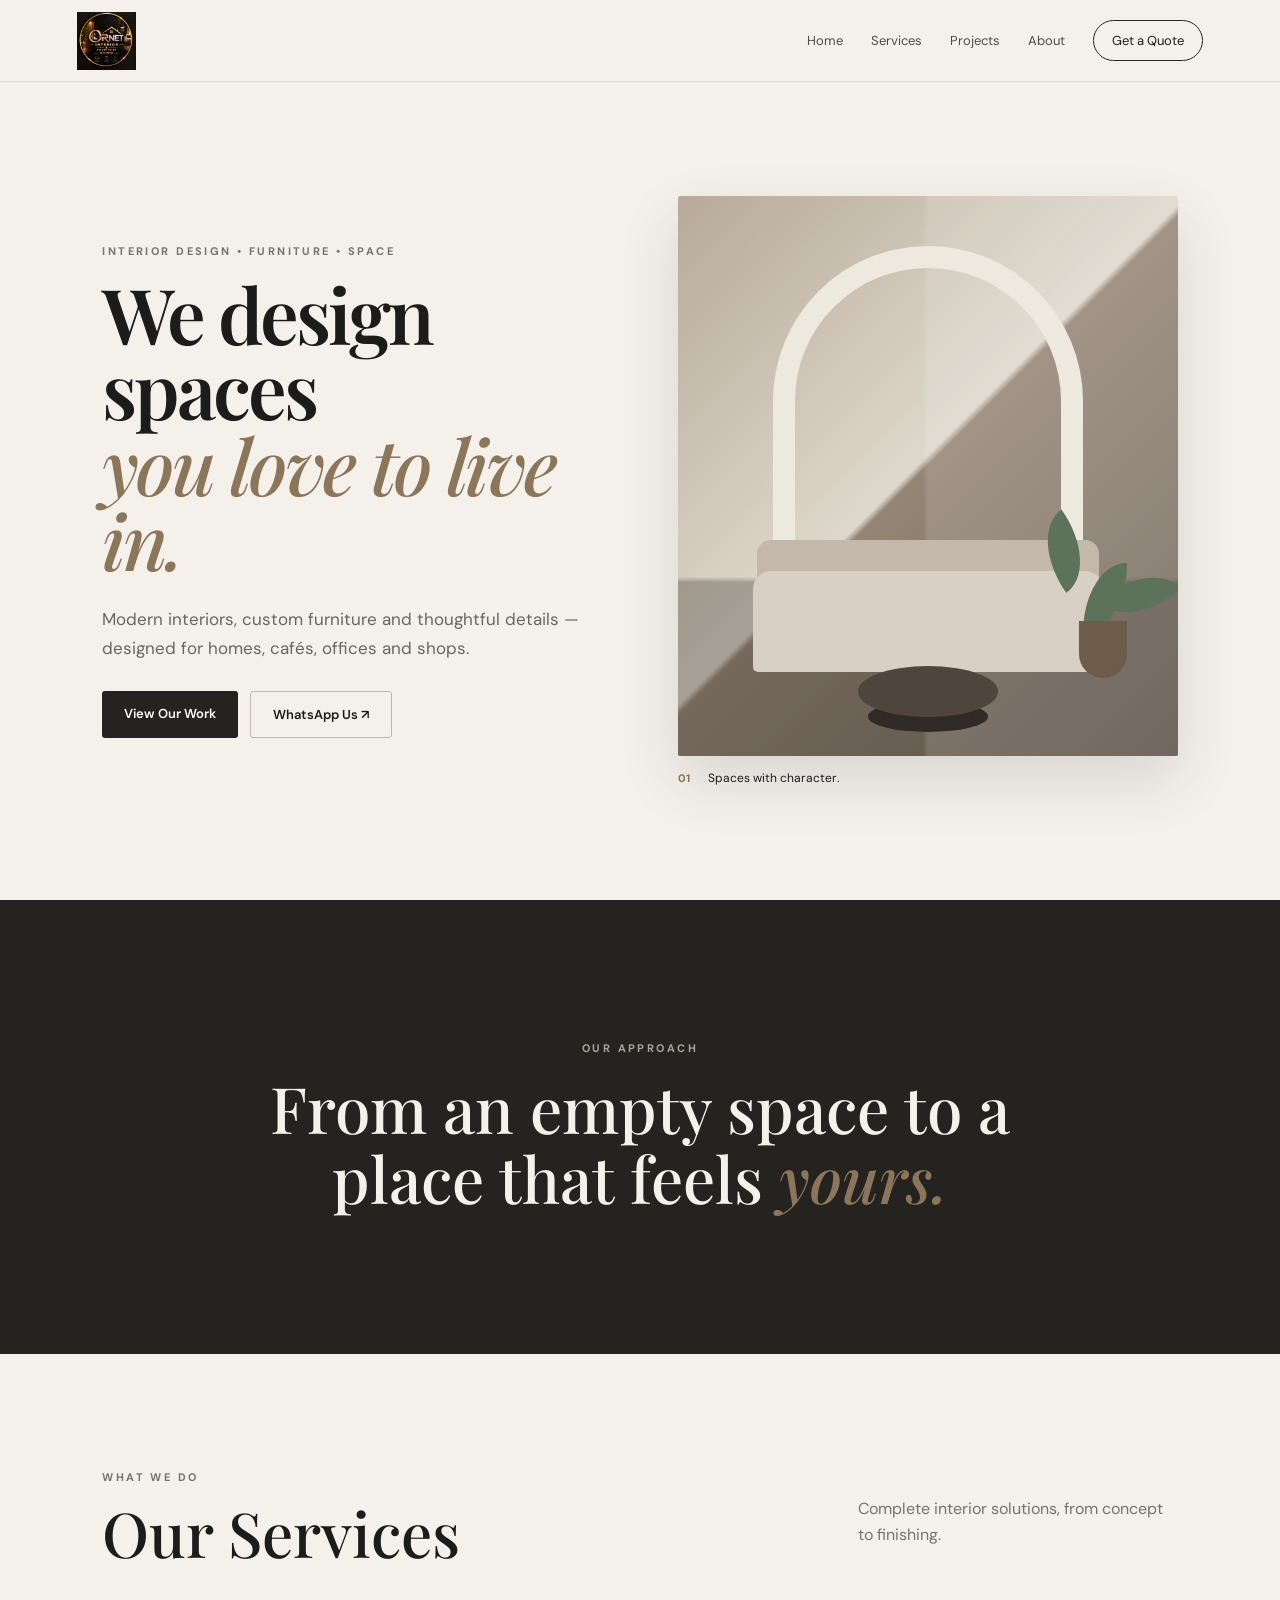
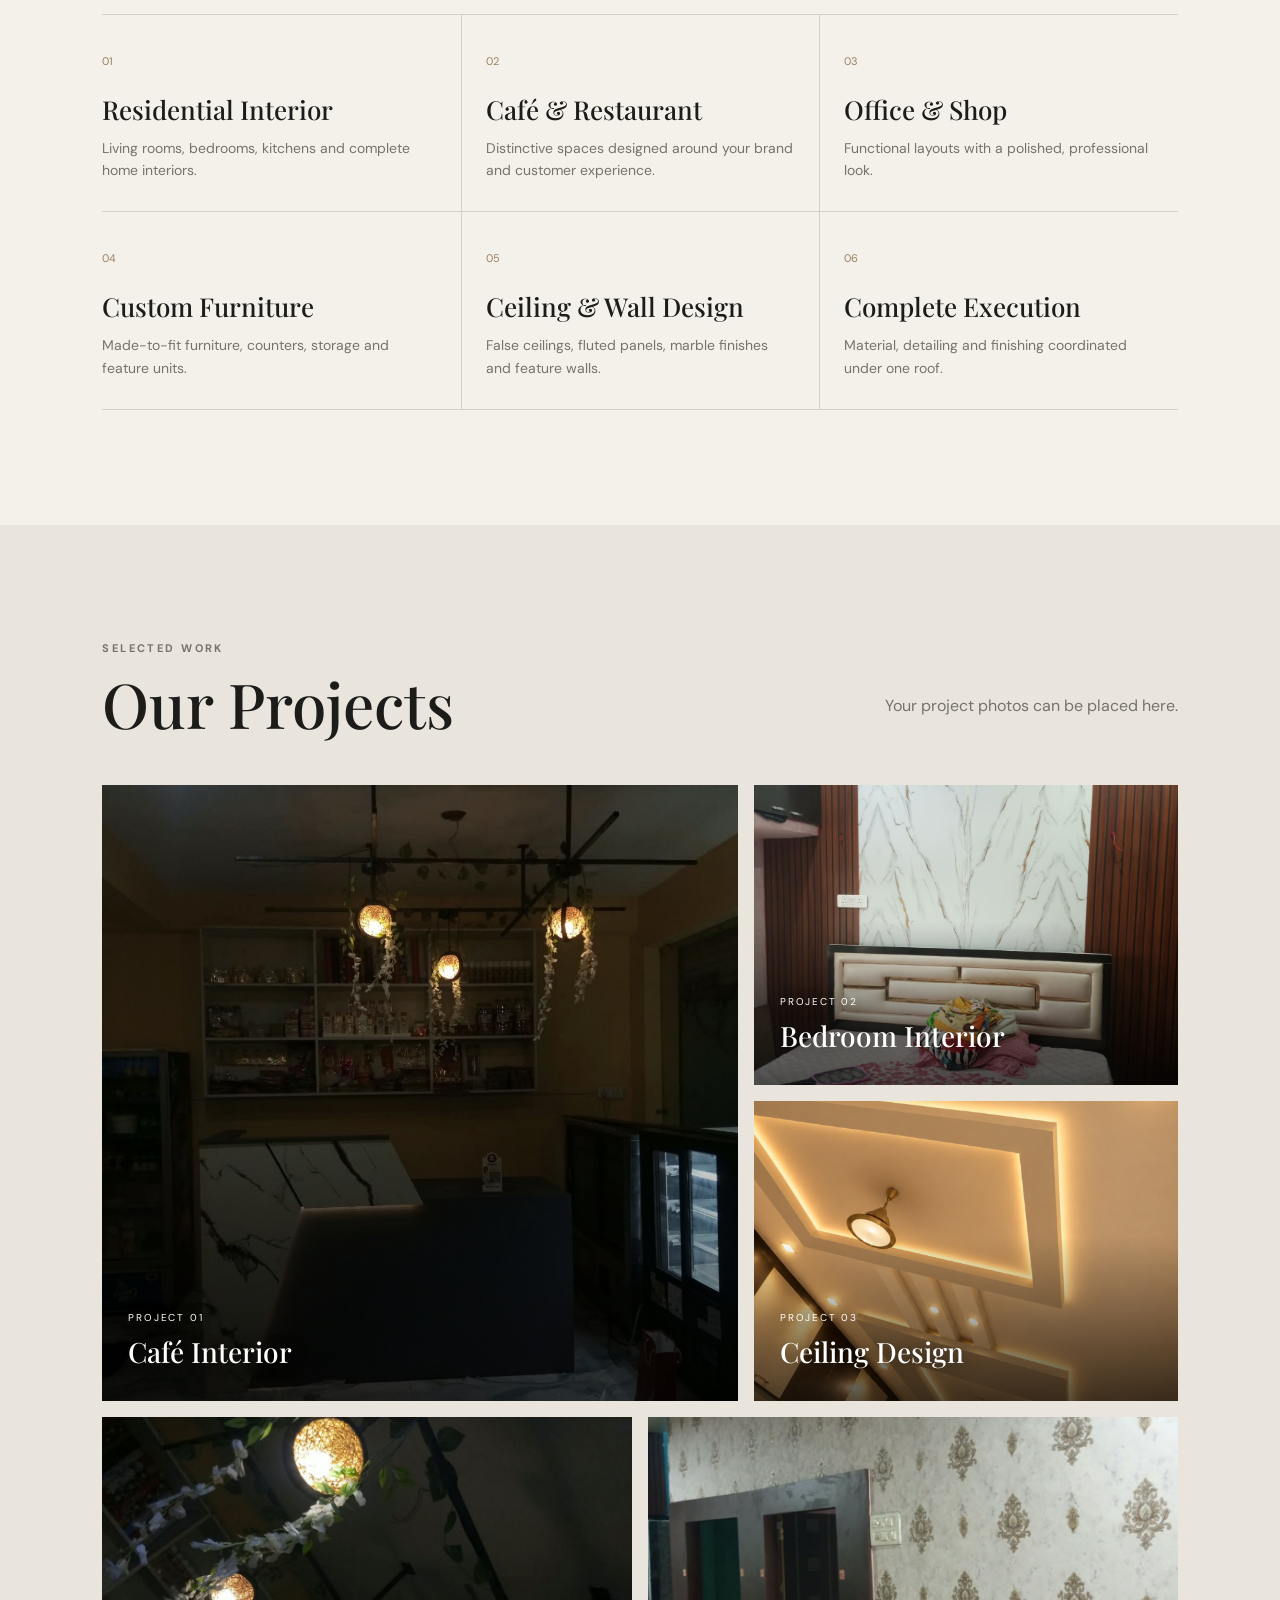
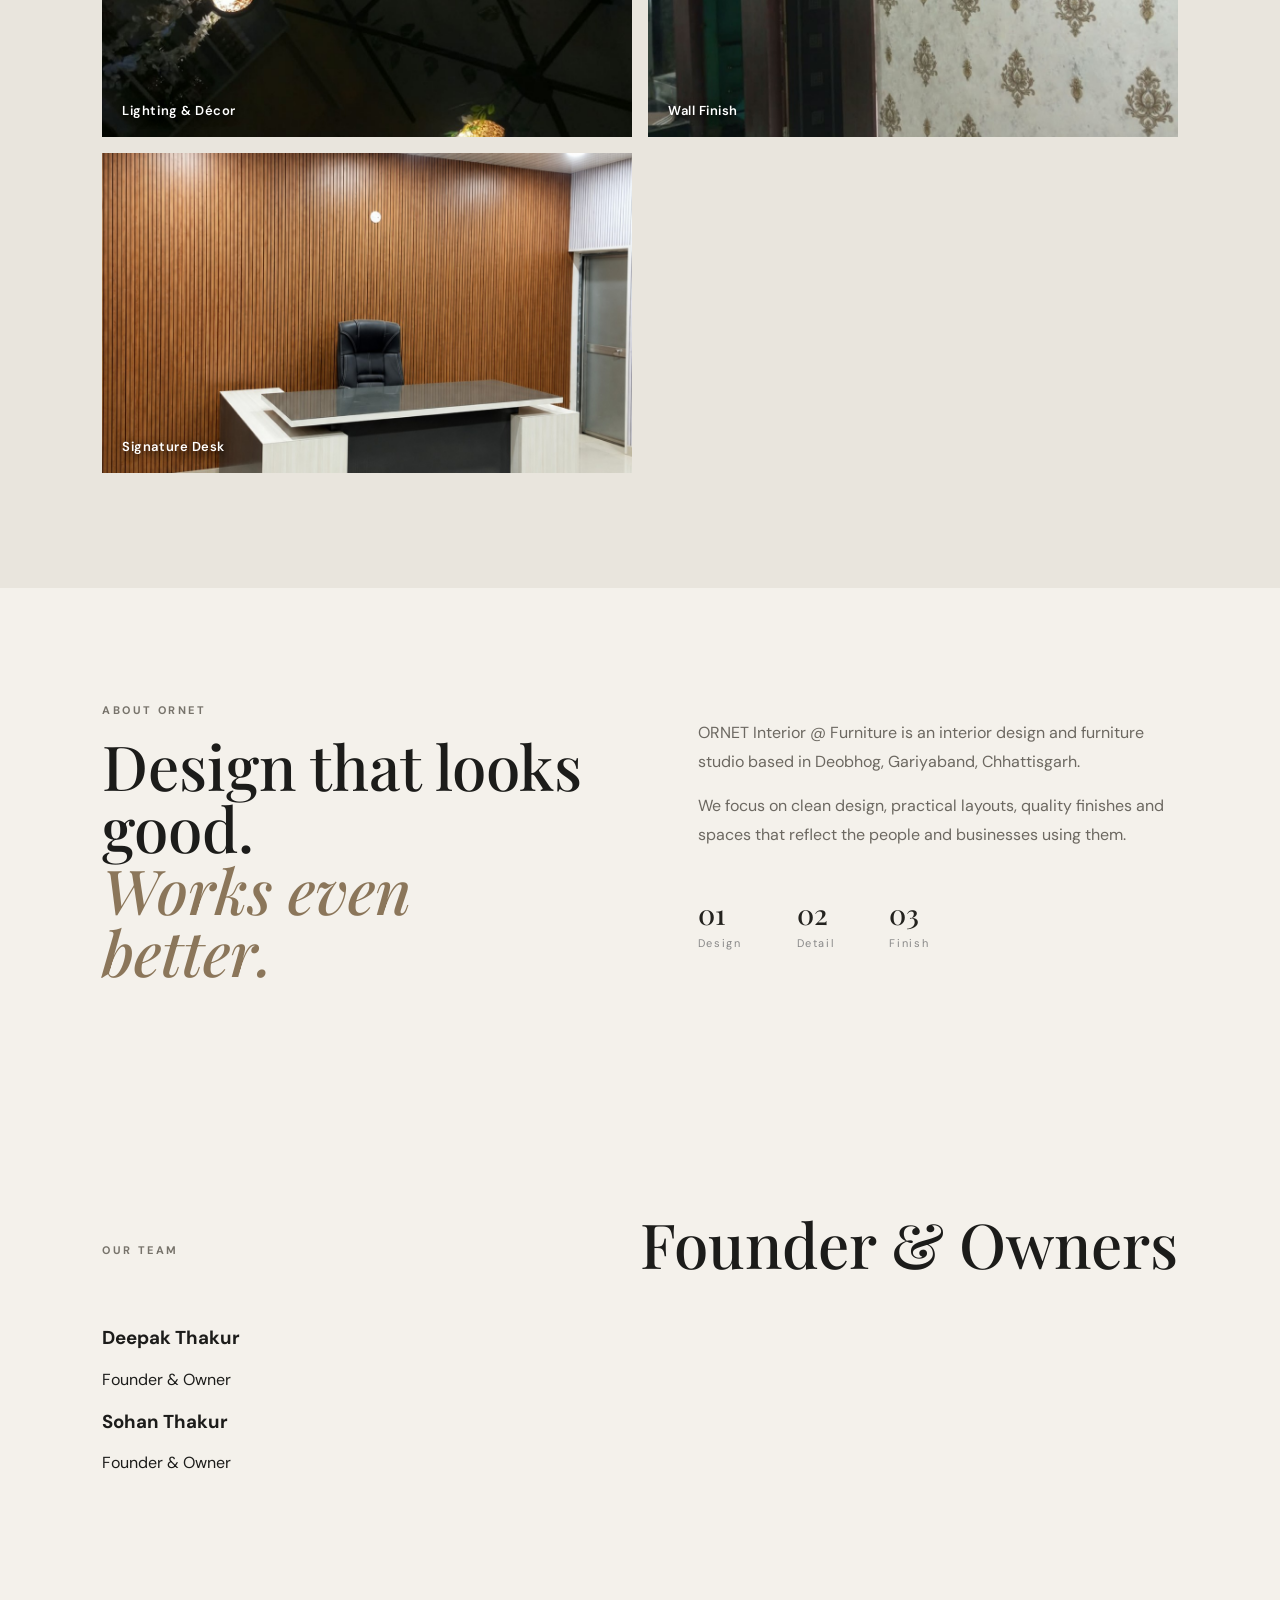
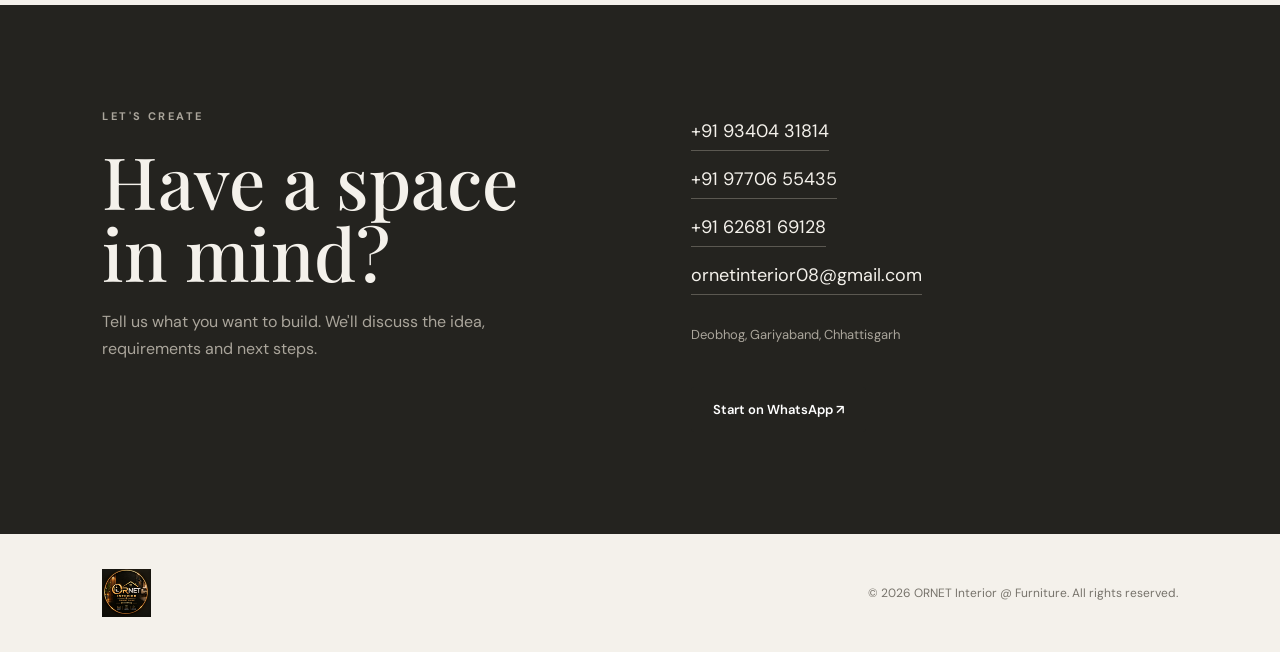
==== index.html @ 1ffa7e66 "Add team section with founders' information Added a new section for team members including founders " ====
<!DOCTYPE html>
<html lang="en">
<head>
<meta charset="UTF-8">
<meta name="viewport" content="width=device-width, initial-scale=1.0">
<meta name="description" content="ORNET Interior @ Furniture — Interior design and furniture solutions in Deobhog, Gariyaband, Chhattisgarh.">
<title>ORNET Interior @ Furniture</title>
<link rel="preconnect" href="https://fonts.googleapis.com">
<link rel="preconnect" href="https://fonts.gstatic.com" crossorigin>
<link href="https://fonts.googleapis.com/css2?family=DM+Sans:wght@400;500;600;700&family=Playfair+Display:wght@500;600&display=swap" rel="stylesheet">
<link rel="stylesheet" href="style.css">
</head>
<body>
<header class="nav">
  <a class="brand" href="#home" aria-label="ORNET Interior and Furniture home"><img src="ornet-logo.png" alt="ORNET Interior @ Furniture logo"></a>
  <button class="menu" aria-label="Open menu">☰</button>
  <nav>
    <a href="#home">Home</a><a href="#services">Services</a><a href="#projects">Projects</a>
    <a href="#about">About</a><a href="#contact" class="nav-cta">Get a Quote</a>
  </nav>
</header>

<main>
<section id="home" class="hero">
  <div class="hero-copy">
    <img class="hero-logo" src="ornet-logo.png" alt="ORNET Interior @ Furniture, Deobhog logo">
    <p class="eyebrow">INTERIOR DESIGN • FURNITURE • SPACE</p>
    <h1>We design spaces<br><em>you love to live in.</em></h1>
    <p class="lead">Modern interiors, custom furniture and thoughtful details — designed for homes, cafés, offices and shops.</p>
    <div class="actions">
      <a class="btn primary" href="#projects">View Our Work</a>
      <a class="btn ghost" href="https://wa.me/919340431814?text=Hello%20ORNET%20Interior%20%26%20Furniture%2C%20I%20want%20to%20discuss%20an%20interior%20project." target="_blank">WhatsApp Us ↗</a>
    </div>
  </div>
  <div class="hero-card">
    <div class="mock-room">
      <div class="arch"></div><div class="sofa"></div><div class="table"></div>
      <div class="plant"><i></i><i></i><i></i></div>
    </div>
    <div class="hero-label"><b>01</b><span>Spaces with character.</span></div>
  </div>
</section>

<section class="statement">
  <p class="eyebrow">OUR APPROACH</p>
  <h2>From an empty space to a place that feels <em>yours.</em></h2>
</section>

<section id="services" class="section">
  <div class="section-head"><div><p class="eyebrow">WHAT WE DO</p><h2>Our Services</h2></div><p>Complete interior solutions, from concept to finishing.</p></div>
  <div class="service-grid">
    <article><span>01</span><h3>Residential Interior</h3><p>Living rooms, bedrooms, kitchens and complete home interiors.</p></article>
    <article><span>02</span><h3>Café & Restaurant</h3><p>Distinctive spaces designed around your brand and customer experience.</p></article>
    <article><span>03</span><h3>Office & Shop</h3><p>Functional layouts with a polished, professional look.</p></article>
    <article><span>04</span><h3>Custom Furniture</h3><p>Made-to-fit furniture, counters, storage and feature units.</p></article>
    <article><span>05</span><h3>Ceiling & Wall Design</h3><p>False ceilings, fluted panels, marble finishes and feature walls.</p></article>
    <article><span>06</span><h3>Complete Execution</h3><p>Material, detailing and finishing coordinated under one roof.</p></article>
  </div>
</section>

<section id="projects" class="section projects">
  <div class="section-head"><div><p class="eyebrow">SELECTED WORK</p><h2>Our Projects</h2></div><p>Your project photos can be placed here.</p></div>
  <div class="project-grid real-projects">
    <div class="project p1 image-project"><img src="project-cafe.jpg" alt="ORNET cafe interior project"><div><small>PROJECT 01</small><h3>Café Interior</h3></div></div>
    <div class="project p2 image-project"><img src="project-bedroom.jpg" alt="ORNET bedroom interior project"><div><small>PROJECT 02</small><h3>Bedroom Interior</h3></div></div>
    <div class="project p3 image-project"><img src="project-ceiling.jpg" alt="ORNET ceiling design project"><div><small>PROJECT 03</small><h3>Ceiling Design</h3></div></div>
  </div>
  <div class="project-gallery">
    <div class="gallery-card"><img src="project-lighting.jpg" alt="ORNET decorative lighting detail"><span>Lighting & Décor</span></div>
    <div class="gallery-card"><img src="project-wallpaper.jpg" alt="ORNET wallpaper interior work"><span>Wall Finish</span></div>
   <div class="gallery-card">
  <img src="signature-desk.png" alt="ORNET Signature Desk">
  <span>Signature Desk</span>
          </div>
</section>

<section id="about" class="about section">
  <div><p class="eyebrow">ABOUT ORNET</p><h2>Design that looks good.<br><em>Works even better.</em></h2></div>
  <div><p>ORNET Interior @ Furniture is an interior design and furniture studio based in Deobhog, Gariyaband, Chhattisgarh.</p><p>We focus on clean design, practical layouts, quality finishes and spaces that reflect the people and businesses using them.</p><div class="facts"><b>01 <small>Design</small></b><b>02 <small>Detail</small></b><b>03 <small>Finish</small></b></div></div>
</section>
<section id="owners" class="section">
  <div class="section-head">
    <div class="eyebrow">OUR TEAM</div>
    <h2>Founder & Owners</h2>
  </div>

  <div class="team">
    <div class="team-card">
      <h3>Deepak Thakur</h3>
      <p>Founder & Owner</p>
    </div>

    <div class="team-card">
      <h3>Sohan Thakur</h3>
      <p>Founder & Owner</p>
    </div>
  </div>
</section>
<section id="contact" class="contact">
  <div><p class="eyebrow">LET'S CREATE</p><h2>Have a space in mind?</h2><p>Tell us what you want to build. We'll discuss the idea, requirements and next steps.</p></div>
  <div class="contact-box">
    <a href="tel:+919340431814">+91 93404 31814</a>
    <a href="tel:+919770655435">+91 97706 55435</a>
    <a href="tel:+916268169128">+91 62681 69128</a>
    <a href="mailto:ornetinterior08@gmail.com">ornetinterior08@gmail.com</a>
    <p>Deobhog, Gariyaband, Chhattisgarh</p>
    <a class="btn primary full" href="https://wa.me/919340431814?text=Hello%20ORNET%20Interior%20%26%20Furniture%2C%20I%20want%20a%20quote." target="_blank">Start on WhatsApp ↗</a>
  </div>
</section>
</main>

<footer><a class="brand" href="#home"><img src="ornet-logo.png" alt="ORNET Interior @ Furniture logo"></a><p>© 2026 ORNET Interior @ Furniture. All rights reserved.</p></footer>
<script src="script.js"></script>
</body>
</html>
---- style.css ----
*{box-sizing:border-box}html{scroll-behavior:smooth}body{margin:0;background:#f4f1eb;color:#1c1c1a;font-family:"DM Sans",sans-serif}a{text-decoration:none;color:inherit}.nav{height:82px;display:flex;align-items:center;justify-content:space-between;padding:0 6vw;border-bottom:1px solid #ddd8cf;background:#f4f1ebcc;backdrop-filter:blur(12px);position:sticky;top:0;z-index:10}.brand{display:flex;flex-direction:column;line-height:1}.brand span{font-weight:700;letter-spacing:.16em;font-size:22px}.brand small{font-size:8px;letter-spacing:.23em;margin-top:6px;color:#777}.nav nav{display:flex;align-items:center;gap:28px;font-size:13px}.nav nav a{color:#4d4b47}.nav-cta{border:1px solid #262522;padding:11px 18px!important;border-radius:30px;color:#1c1c1a!important}.menu{display:none;background:none;border:0;font-size:24px}.hero{min-height:calc(100vh - 82px);display:grid;grid-template-columns:1fr 1fr;align-items:center;padding:7vw 8vw;gap:6vw}.eyebrow{font-size:11px;letter-spacing:.22em;font-weight:700;color:#77736b;margin:0 0 18px}.hero h1{font:600 clamp(48px,6vw,86px)/.98 "Playfair Display",serif;letter-spacing:-.04em;margin:0}.hero h1 em,.statement em,.about em{font-weight:500;color:#8b765a}.lead{max-width:560px;color:#69665f;font-size:17px;line-height:1.7;margin:28px 0}.actions{display:flex;gap:12px;flex-wrap:wrap}.btn{display:inline-block;padding:14px 22px;border-radius:3px;font-weight:600;font-size:13px}.primary{background:#24231f;color:white}.ghost{border:1px solid #bdb8af}.hero-card{position:relative}.mock-room{height:560px;position:relative;overflow:hidden;background:linear-gradient(135deg,#b7aa98 0%,#ded8cc 48%,#948575 49%,#6f655a 100%);border-radius:2px;box-shadow:0 24px 60px #29251d22}.mock-room:before{content:"";position:absolute;inset:0;background:linear-gradient(90deg,#0000 49%,#ffffff20 50%),linear-gradient(#0000 68%,#37302a55 69%)}.arch{position:absolute;width:62%;height:65%;left:19%;top:9%;border:22px solid #eee9df;border-bottom:0;border-radius:220px 220px 0 0}.sofa{position:absolute;width:70%;height:18%;left:15%;bottom:15%;background:#d8d0c4;border-radius:18px 18px 5px 5px;box-shadow:0 -35px 0 -4px #c3b8aa}.table{position:absolute;width:28%;height:9%;left:36%;bottom:7%;background:#4e463d;border-radius:50%;box-shadow:0 25px 0 -10px #302b26}.plant{position:absolute;right:7%;bottom:14%;width:16%;height:36%}.plant:after{content:"";position:absolute;bottom:0;left:20%;width:60%;height:28%;background:#6d5c49;border-radius:0 0 30px 30px}.plant i{position:absolute;width:55%;height:35%;background:#5d725b;border-radius:100% 0 100% 0;transform-origin:bottom left;bottom:22%;left:25%}.plant i:nth-child(2){transform:rotate(50deg);left:45%;bottom:38%}.plant i:nth-child(3){transform:rotate(-35deg);left:4%;bottom:42%}.hero-label{display:flex;gap:18px;align-items:center;padding-top:14px;font-size:12px}.hero-label b{font-size:11px;color:#8b765a}.statement{padding:11vw 13vw;text-align:center;background:#24231f;color:#f4f1eb}.statement h2{font:500 clamp(34px,5vw,65px)/1.1 "Playfair Display",serif;max-width:900px;margin:auto}.statement .eyebrow{color:#aaa49a}.section{padding:9vw 8vw}.section-head{display:flex;justify-content:space-between;gap:30px;align-items:end;margin-bottom:50px}.section-head h2,.about h2{font:500 clamp(38px,5vw,62px)/1 "Playfair Display",serif;margin:0}.section-head>p{max-width:320px;color:#77736b;line-height:1.6}.service-grid{display:grid;grid-template-columns:repeat(3,1fr);border-top:1px solid #d5d0c7}.service-grid article{padding:34px 24px 30px 0;border-bottom:1px solid #d5d0c7}.service-grid article:nth-child(3n+2),.service-grid article:nth-child(3n){padding-left:24px;border-left:1px solid #d5d0c7}.service-grid span{font-size:11px;color:#9b8060}.service-grid h3{font:500 26px "Playfair Display",serif;margin:22px 0 10px}.service-grid p{color:#77736b;line-height:1.6;font-size:14px;margin:0}.projects{background:#e9e5dd}.project-grid{display:grid;grid-template-columns:1.2fr .8fr;grid-template-rows:300px 300px;gap:16px}.project{position:relative;overflow:hidden;background:linear-gradient(135deg,#76695b,#d4c8b8)}.project:before{content:"";position:absolute;inset:0;background:linear-gradient(135deg,#0000,#00000038)}.project.p1{grid-row:span 2;background:linear-gradient(120deg,#5b5148,#d0c4b3 55%,#7a6a58)}.project.p2{background:linear-gradient(130deg,#c7b9a7,#7d6e60)}.project.p3{background:linear-gradient(120deg,#696158,#b8ab9b)}.project>div{position:absolute;bottom:24px;left:26px;color:white;text-shadow:0 2px 15px #0008}.project small{font-size:10px;letter-spacing:.18em}.project h3{font:500 28px "Playfair Display",serif;margin:7px 0}.about{display:grid;grid-template-columns:1fr 1fr;gap:9vw}.about>div:last-child{max-width:550px;color:#6c6861;line-height:1.8}.facts{display:flex;gap:55px;margin-top:45px;color:#24231f}.facts b{font:500 28px "Playfair Display",serif}.facts small{display:block;font:11px "DM Sans";letter-spacing:.15em;color:#888;margin-top:4px}.contact{background:#24231f;color:#f4f1eb;padding:8vw;display:grid;grid-template-columns:1fr 1fr;gap:8vw}.contact h2{font:500 clamp(42px,6vw,72px)/1 "Playfair Display",serif;margin:0 0 20px}.contact p{color:#aaa59b;line-height:1.7;max-width:480px}.contact-box{display:flex;flex-direction:column;align-items:flex-start;gap:16px;padding-top:12px}.contact-box>a:not(.btn){font-size:18px;border-bottom:1px solid #5b5851;padding-bottom:7px}.contact-box p{font-size:13px}.full{margin-top:12px}footer{padding:35px 8vw;display:flex;justify-content:space-between;align-items:center;gap:20px;font-size:12px;color:#77736b}footer .brand span{font-size:17px}footer p{margin:0}@media(max-width:800px){.nav{height:72px;padding:0 5vw}.nav nav{display:none;position:absolute;top:72px;left:0;right:0;background:#f4f1eb;padding:20px 5vw;flex-direction:column;align-items:flex-start;border-bottom:1px solid #ddd8cf}.nav nav.open{display:flex}.menu{display:block}.hero{grid-template-columns:1fr;padding:15vw 6vw 12vw;gap:50px}.mock-room{height:430px}.section{padding:16vw 6vw}.statement{padding:18vw 7vw}.section-head{display:block;margin-bottom:35px}.section-head>p{margin-top:20px}.service-grid{grid-template-columns:1fr}.service-grid article:nth-child(3n+2),.service-grid article:nth-child(3n){padding-left:0;border-left:0}.project-grid{grid-template-columns:1fr;grid-template-rows:280px 220px 220px}.project.p1{grid-row:auto}.about,.contact{grid-template-columns:1fr;padding:16vw 6vw;gap:50px}footer{padding:30px 6vw;display:block}footer p{margin-top:18px}.hero h1{font-size:50px}.lead{font-size:15px}}

/* ORNET supplied brand logo */
.brand img{display:block;width:180px;height:auto;max-height:58px;object-fit:contain;object-position:left center}
.hero-logo{display:none}
footer .brand img{width:145px;max-height:48px}
@media(max-width:800px){
  .brand img{width:150px;max-height:50px}
  .hero-logo{display:block;width:min(240px,70%);height:auto;margin:0 0 26px;border-radius:4px}
  footer .brand img{width:135px}
}

/* Supplied ORNET logo */
.logo-brand{display:flex;align-items:center;justify-content:flex-start;flex-shrink:0}
.logo-brand img{display:block;width:150px;height:58px;object-fit:contain;object-position:left center}
footer .logo-brand img{width:135px;height:52px}
@media(max-width:800px){.logo-brand img{width:130px;height:54px}footer .logo-brand img{width:120px;height:48px}}

.image-project img{position:absolute;inset:0;width:100%;height:100%;object-fit:cover}
.image-project:after{content:"";position:absolute;inset:0;background:linear-gradient(180deg,#0000 45%,#000000aa)}
.image-project>div{z-index:2}
.project-gallery{display:grid;grid-template-columns:1fr 1fr;gap:16px;margin-top:16px}
.gallery-card{height:320px;position:relative;overflow:hidden;background:#aaa}
.gallery-card img{width:100%;height:100%;object-fit:cover;display:block;transition:transform .5s ease}
.gallery-card:hover img{transform:scale(1.04)}
.gallery-card span{position:absolute;bottom:18px;left:20px;color:#fff;font-size:13px;font-weight:600;letter-spacing:.04em;text-shadow:0 2px 10px #000}
@media(max-width:800px){.project-gallery{grid-template-columns:1fr}.gallery-card{height:260px}}
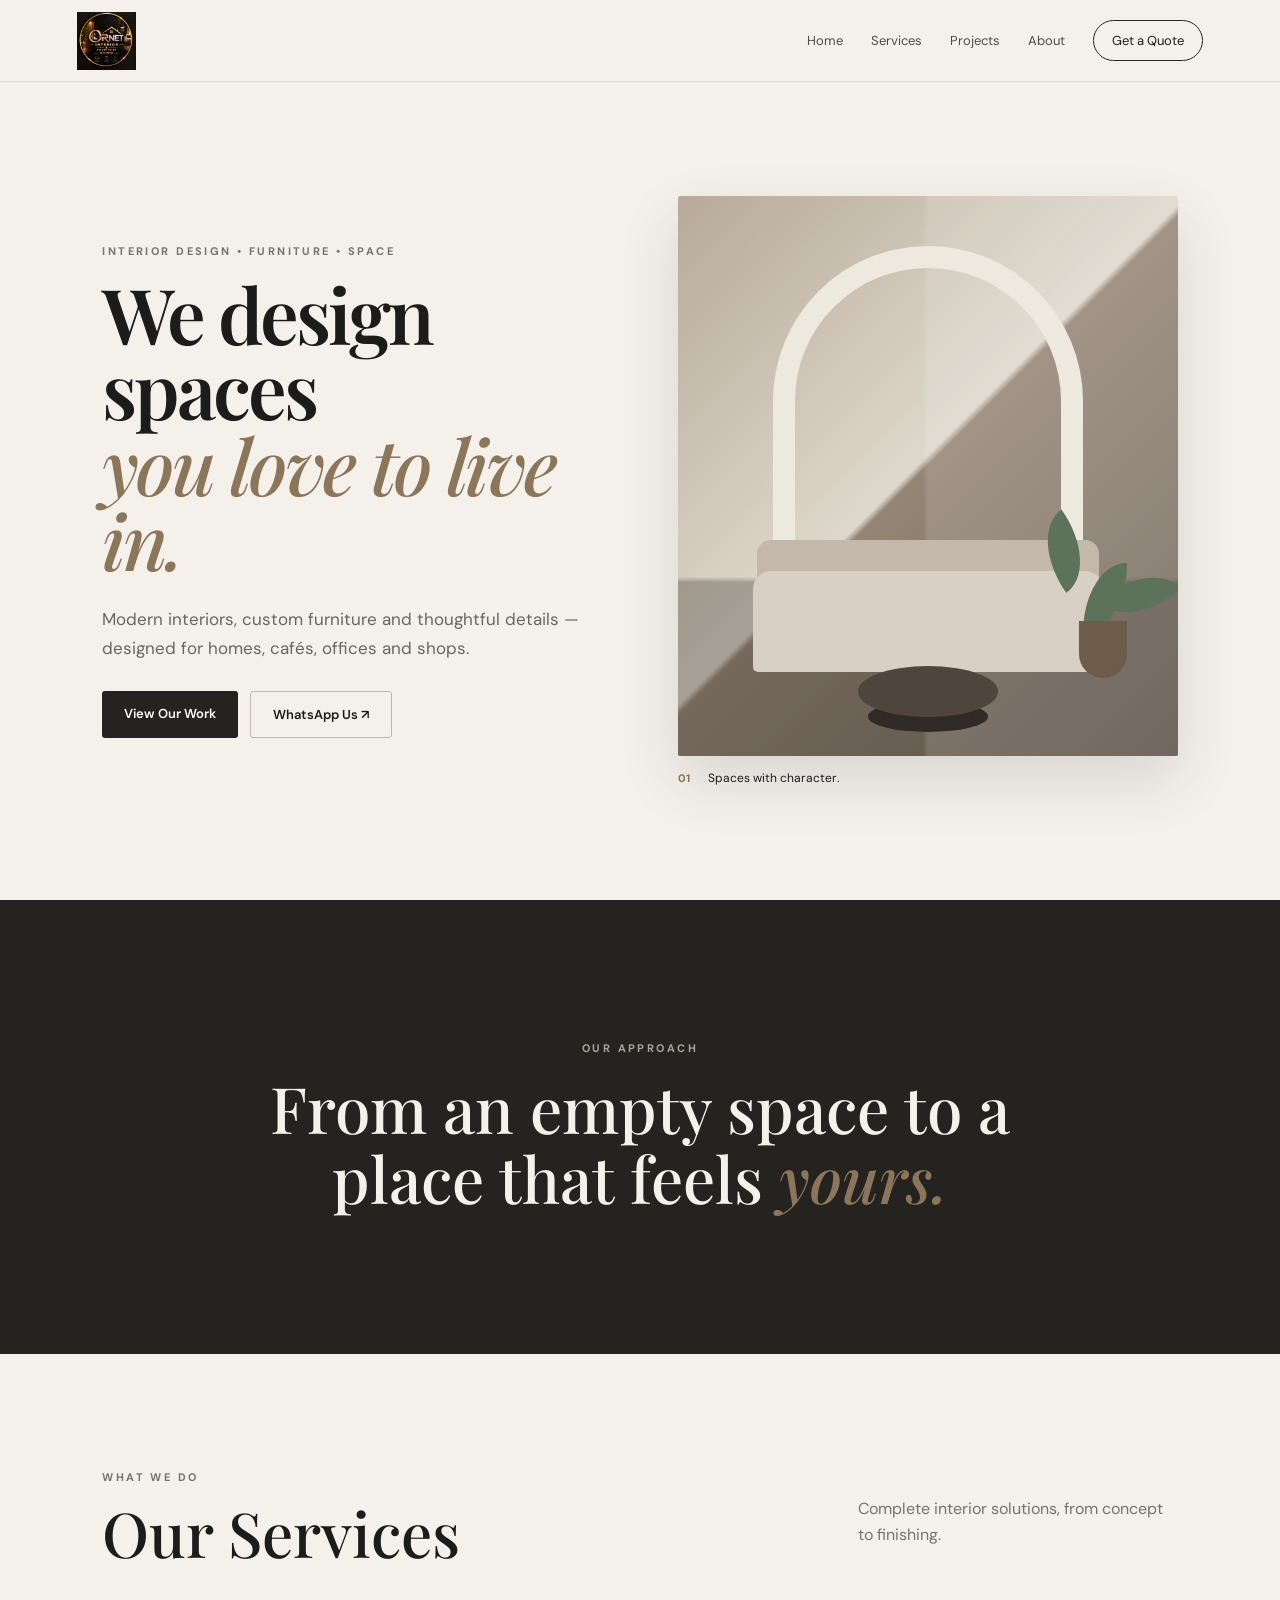
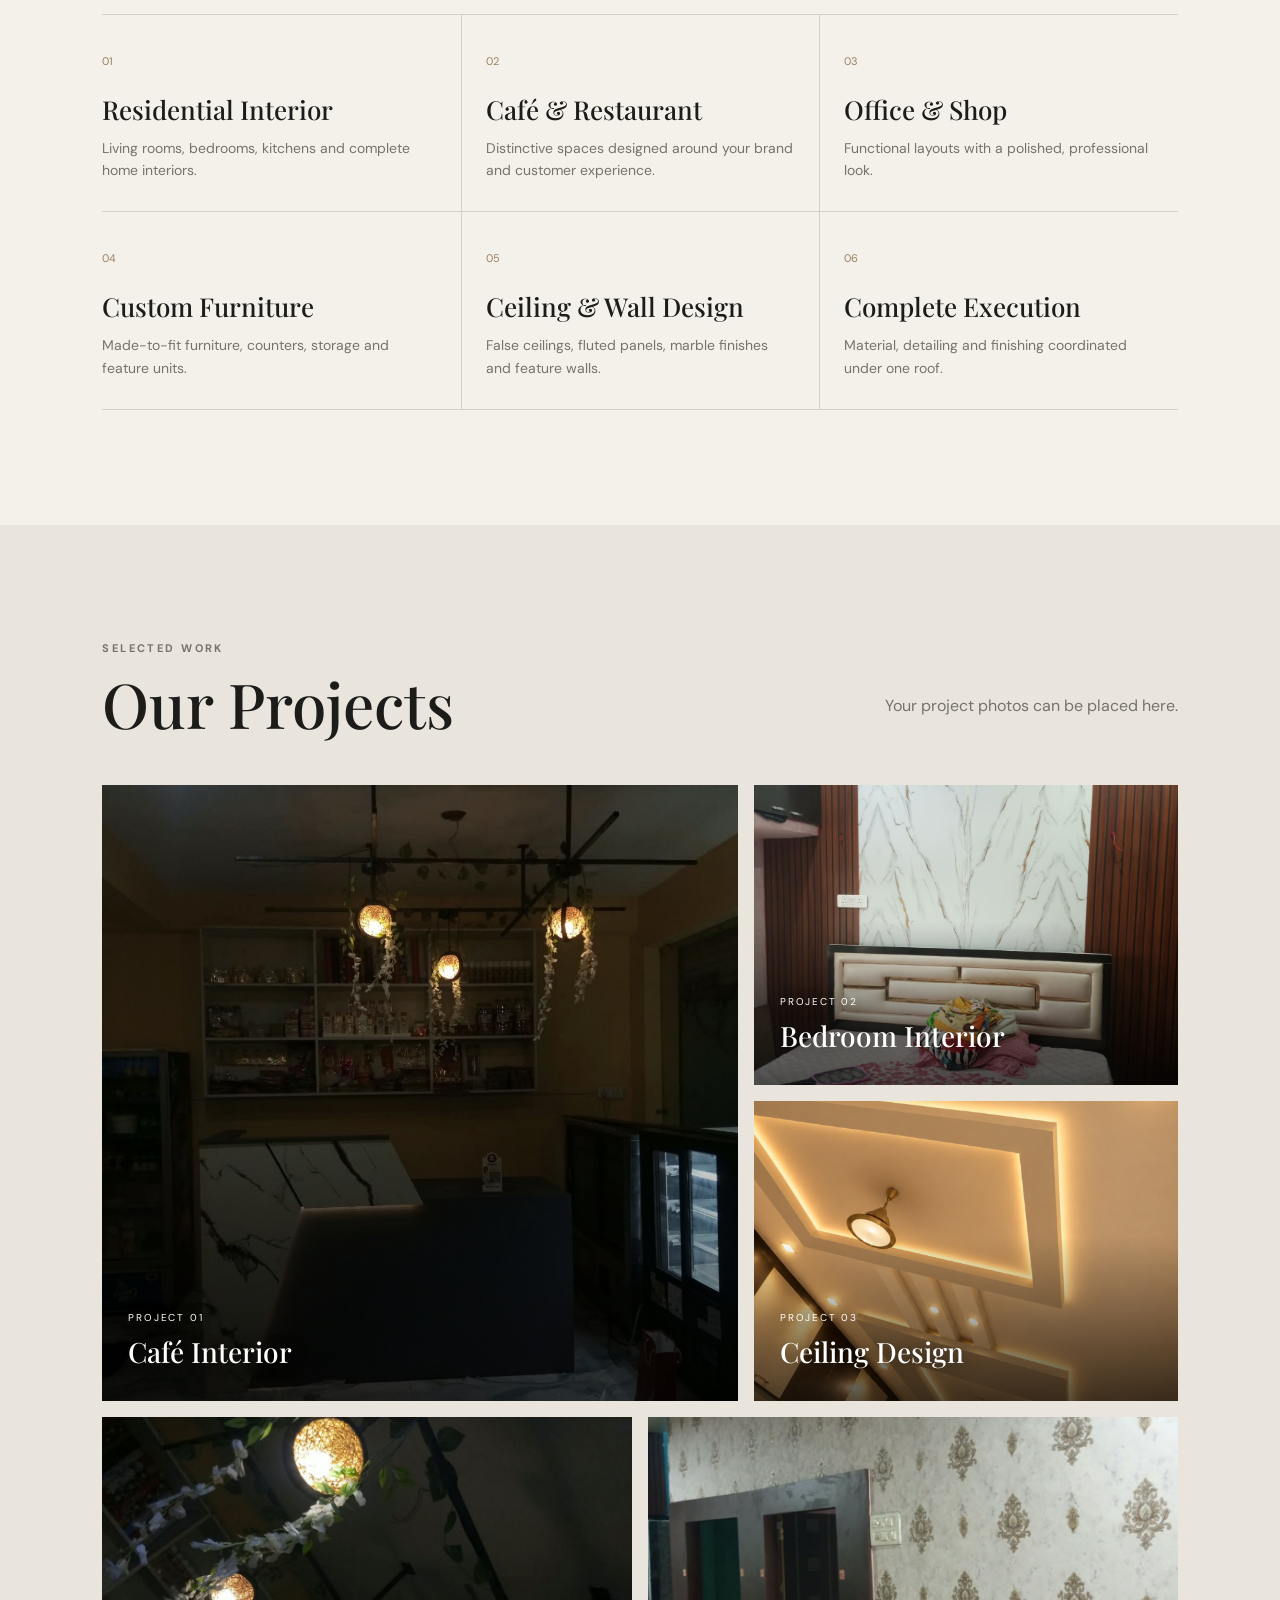
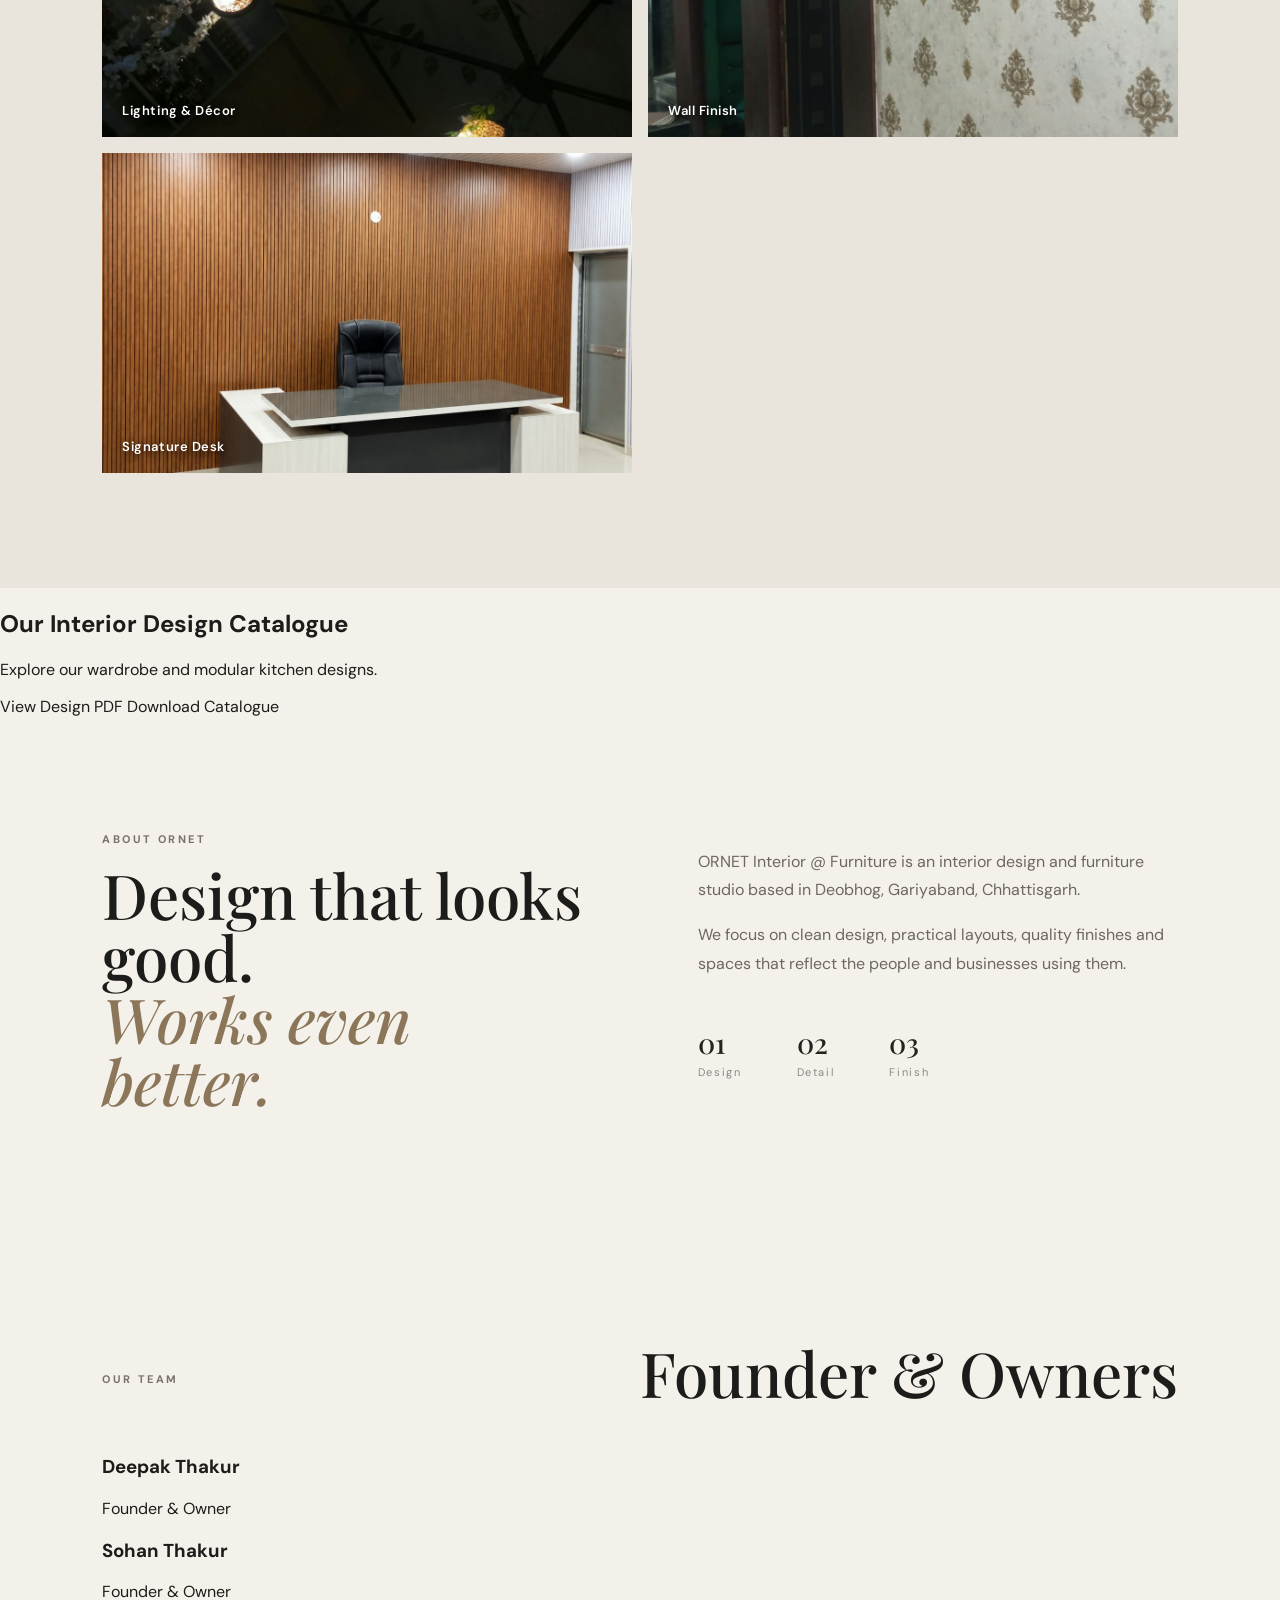
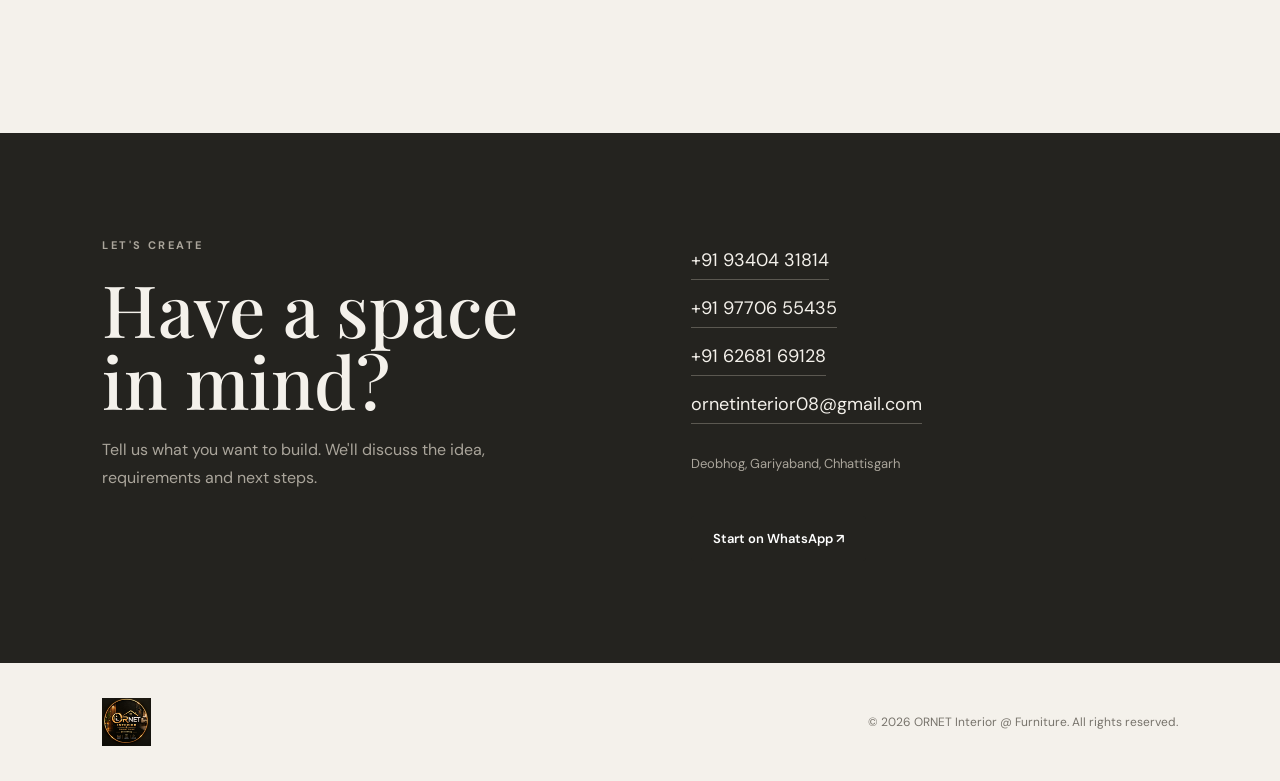
==== commit 1923e534: "Add interior design catalogue section to index.html Added a section for the interior design catalogu" ====
--- a/index.html
+++ b/index.html
@@ -73,7 +73,18 @@
   <span>Signature Desk</span>
           </div>
 </section>
+<section id="design-catalog">
+  <h2>Our Interior Design Catalogue</h2>
+  <p>Explore our wardrobe and modular kitchen designs.</p>
 
+  <a href="wardrobe-kitchen-design.pdf" target="_blank">
+    View Design PDF
+  </a>
+
+  <a href="wardrobe-kitchen-design.pdf" download>
+    Download Catalogue
+  </a>
+</section>
 <section id="about" class="about section">
   <div><p class="eyebrow">ABOUT ORNET</p><h2>Design that looks good.<br><em>Works even better.</em></h2></div>
   <div><p>ORNET Interior @ Furniture is an interior design and furniture studio based in Deobhog, Gariyaband, Chhattisgarh.</p><p>We focus on clean design, practical layouts, quality finishes and spaces that reflect the people and businesses using them.</p><div class="facts"><b>01 <small>Design</small></b><b>02 <small>Detail</small></b><b>03 <small>Finish</small></b></div></div>
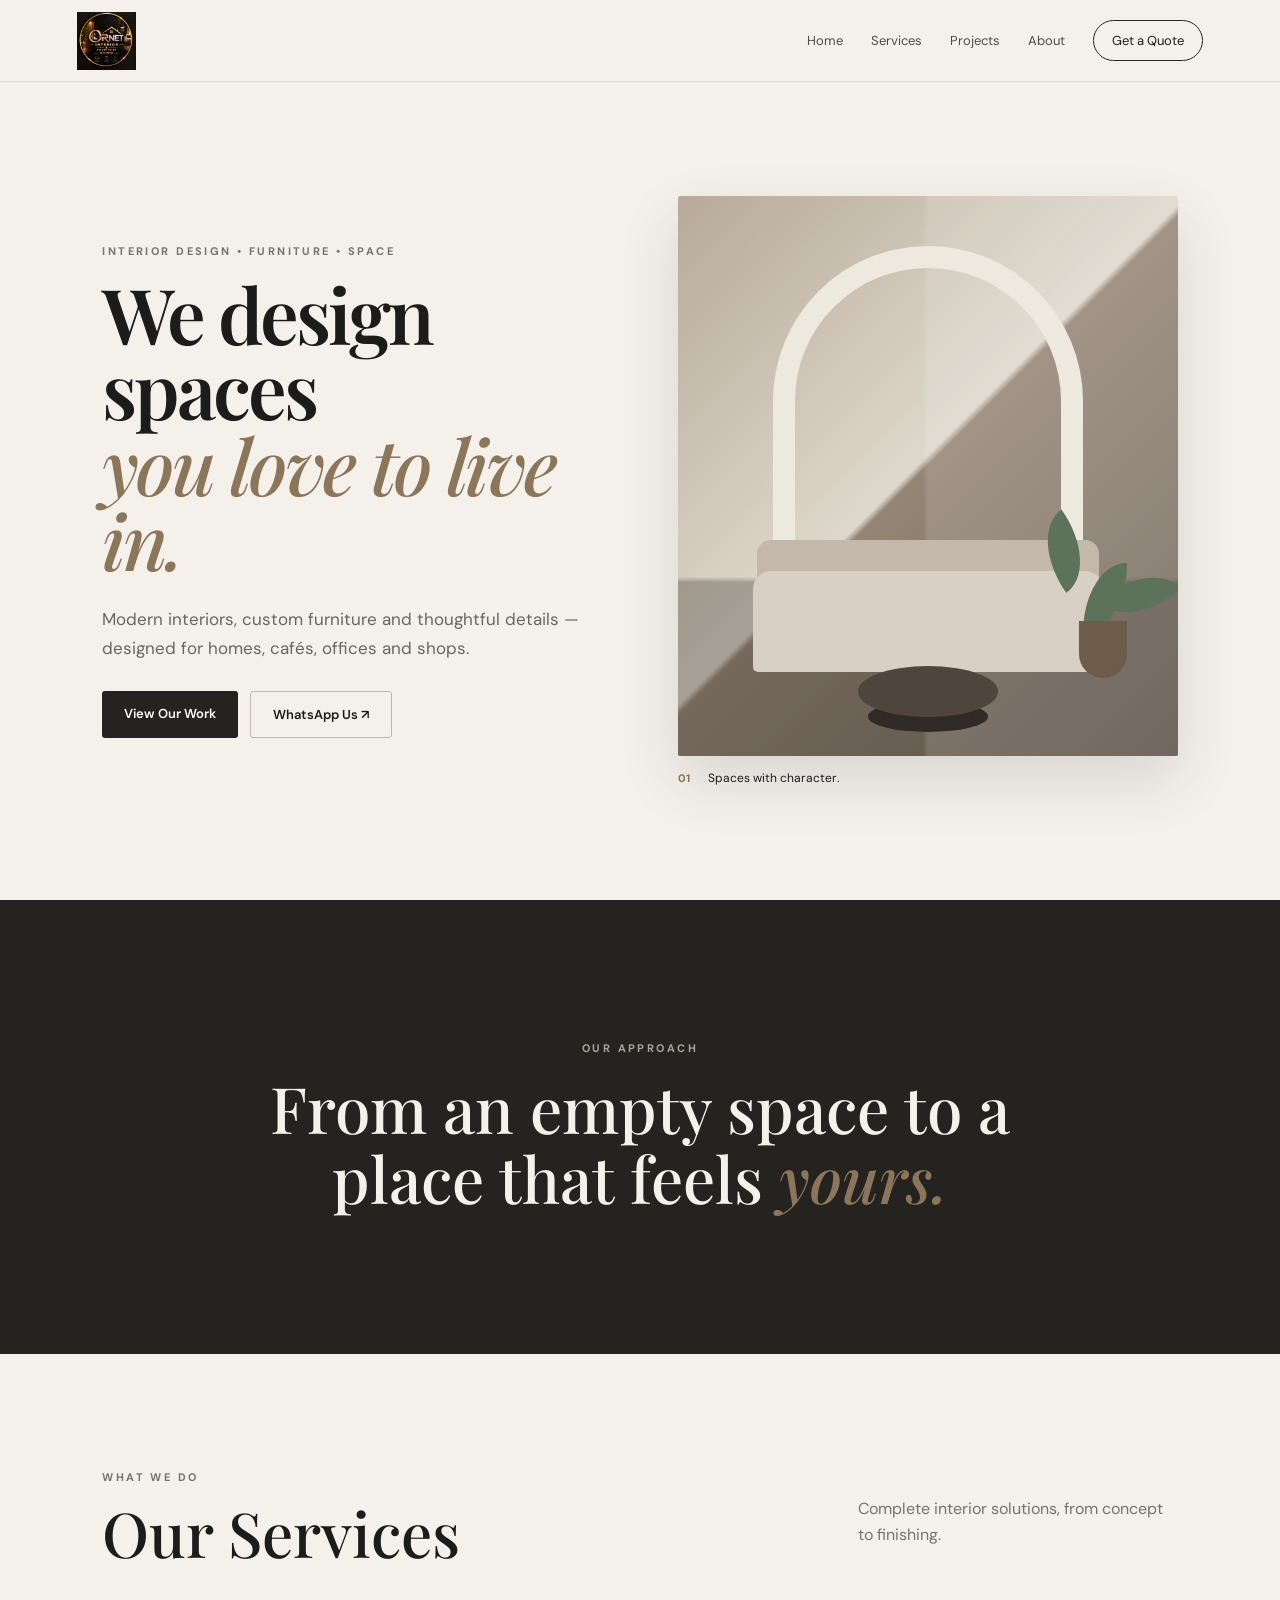
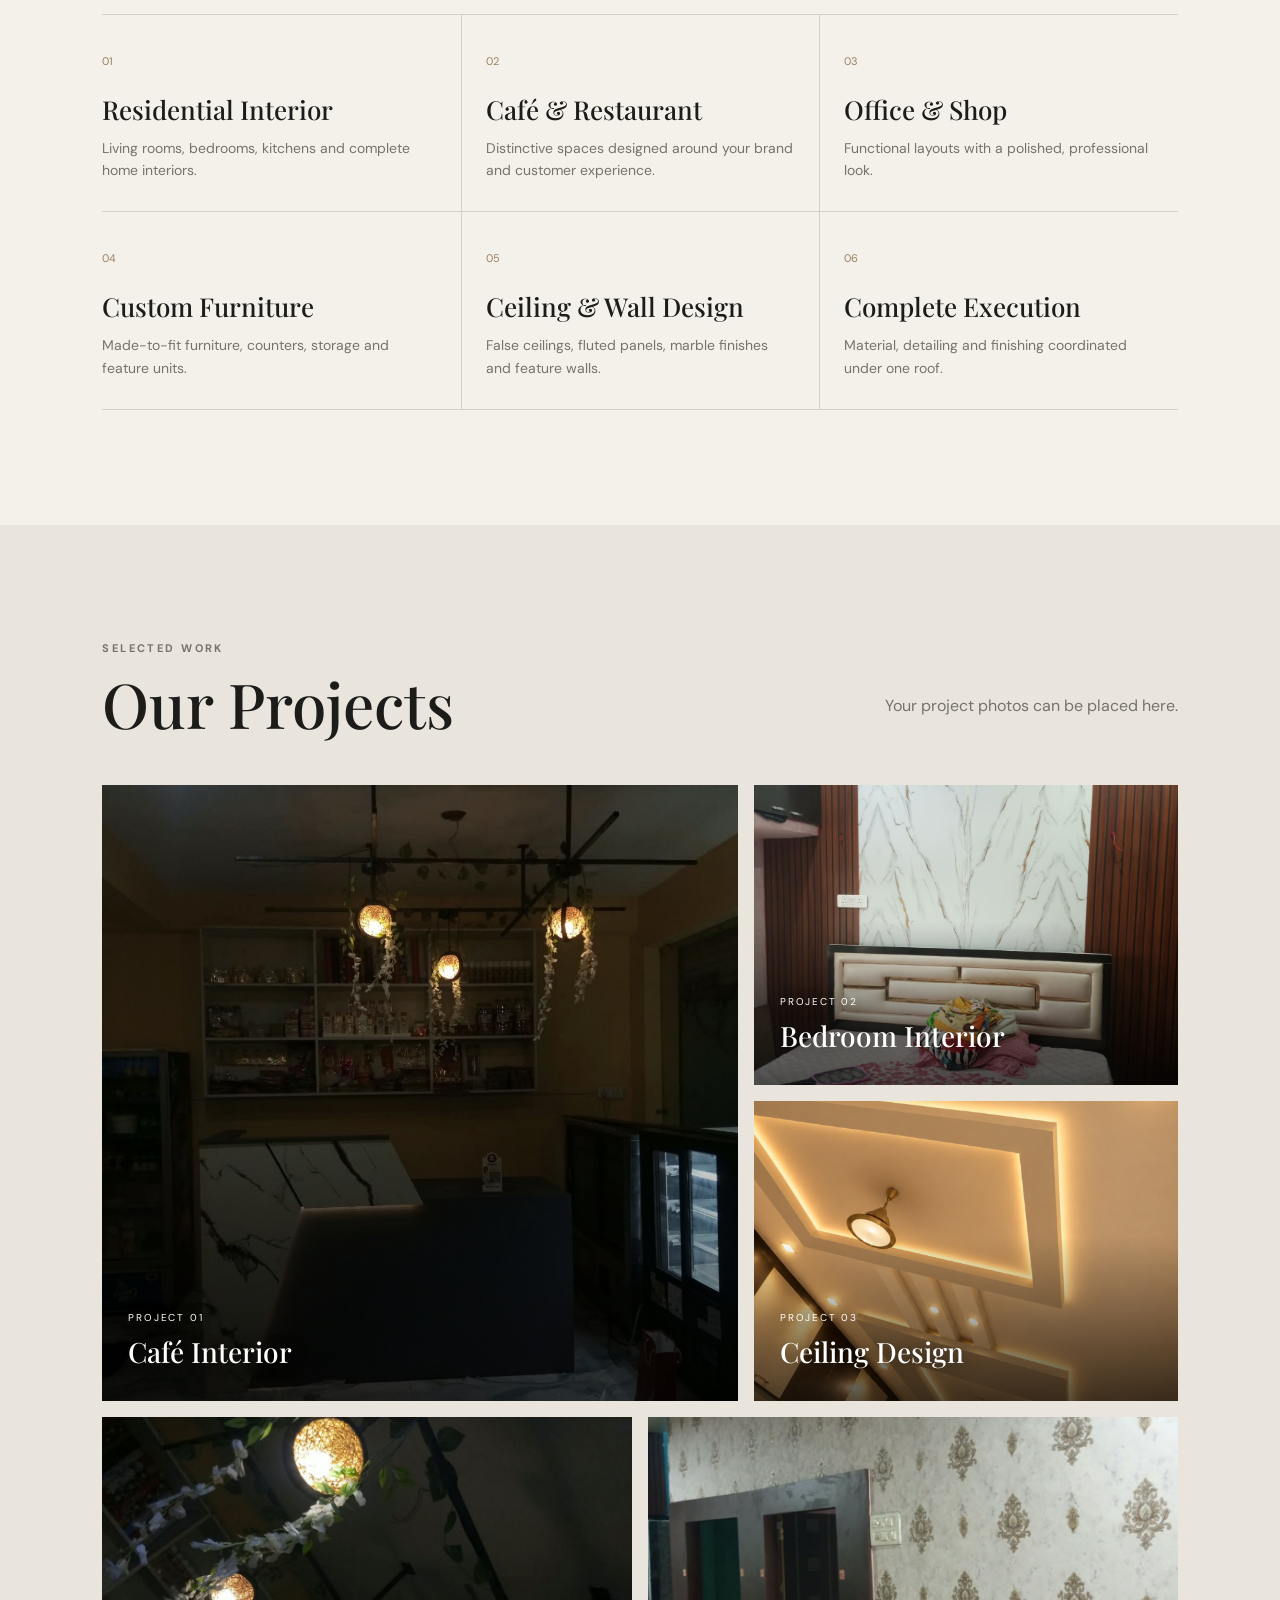
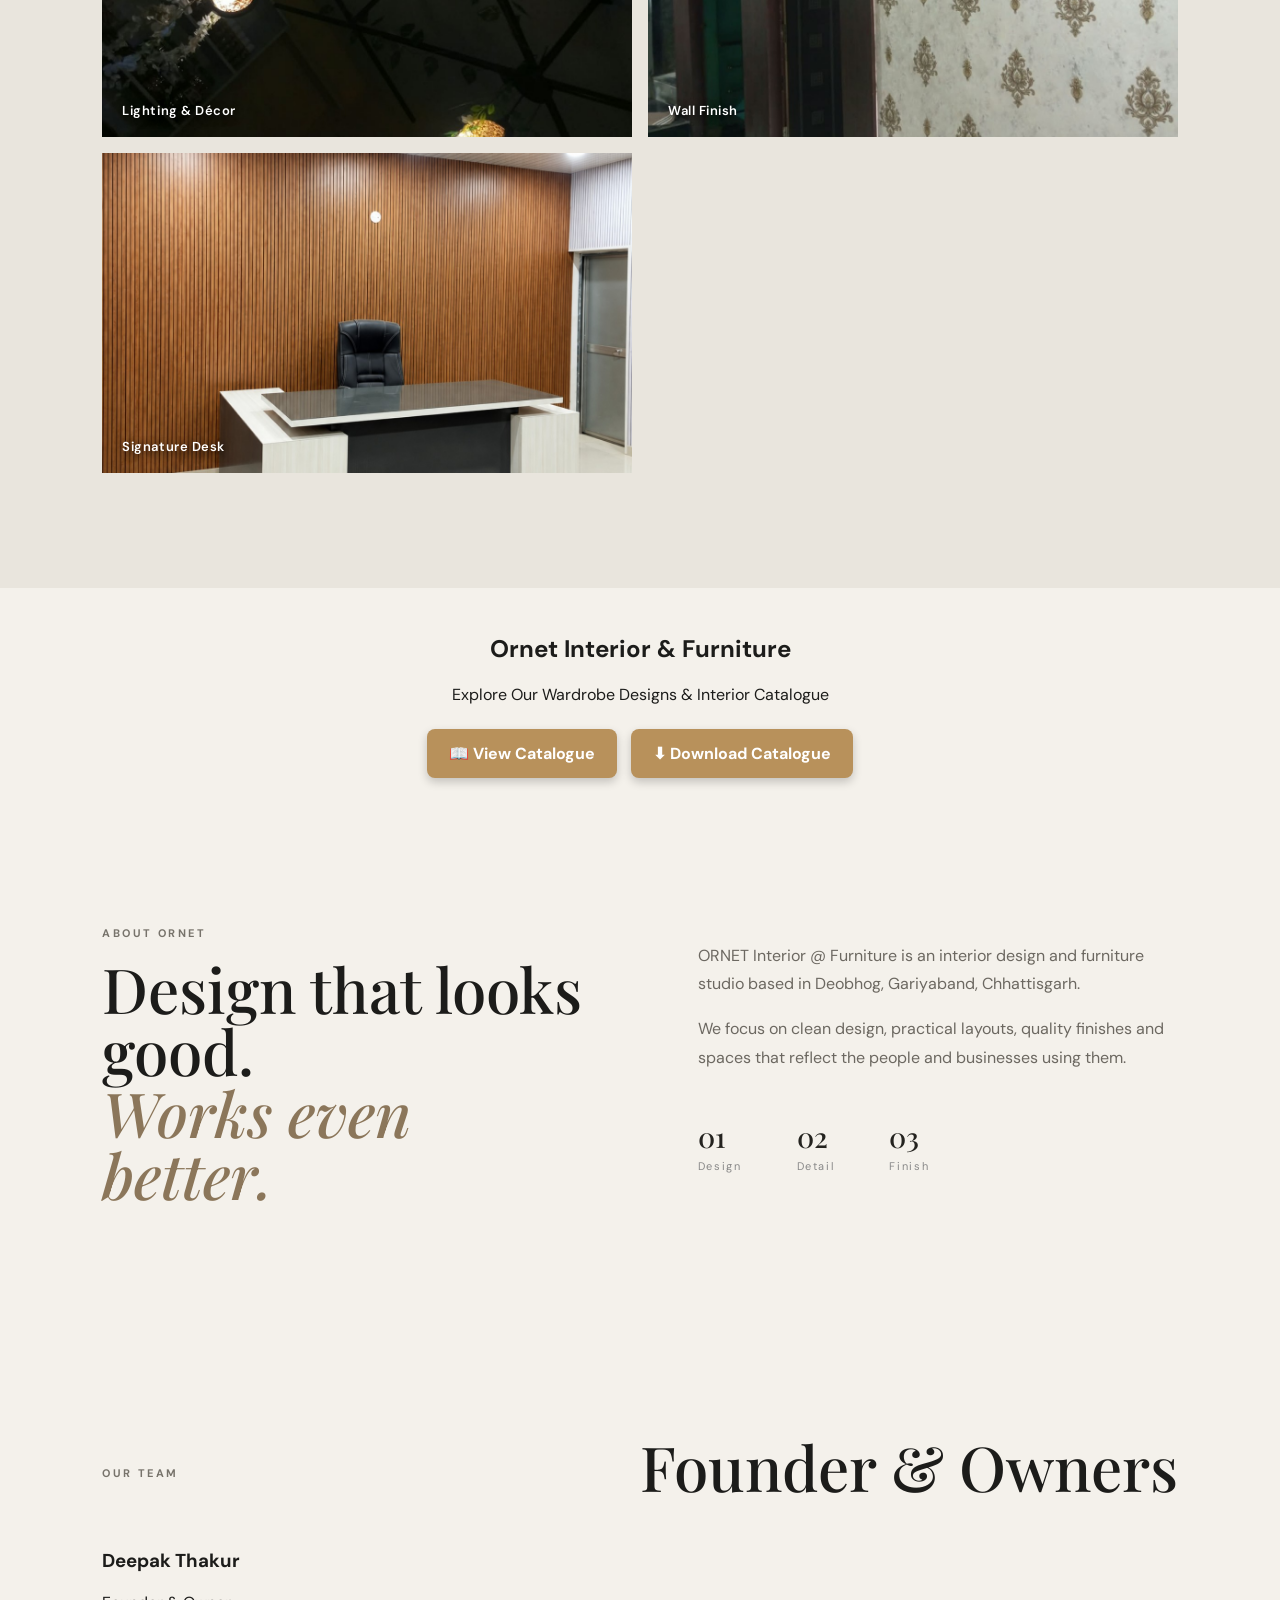
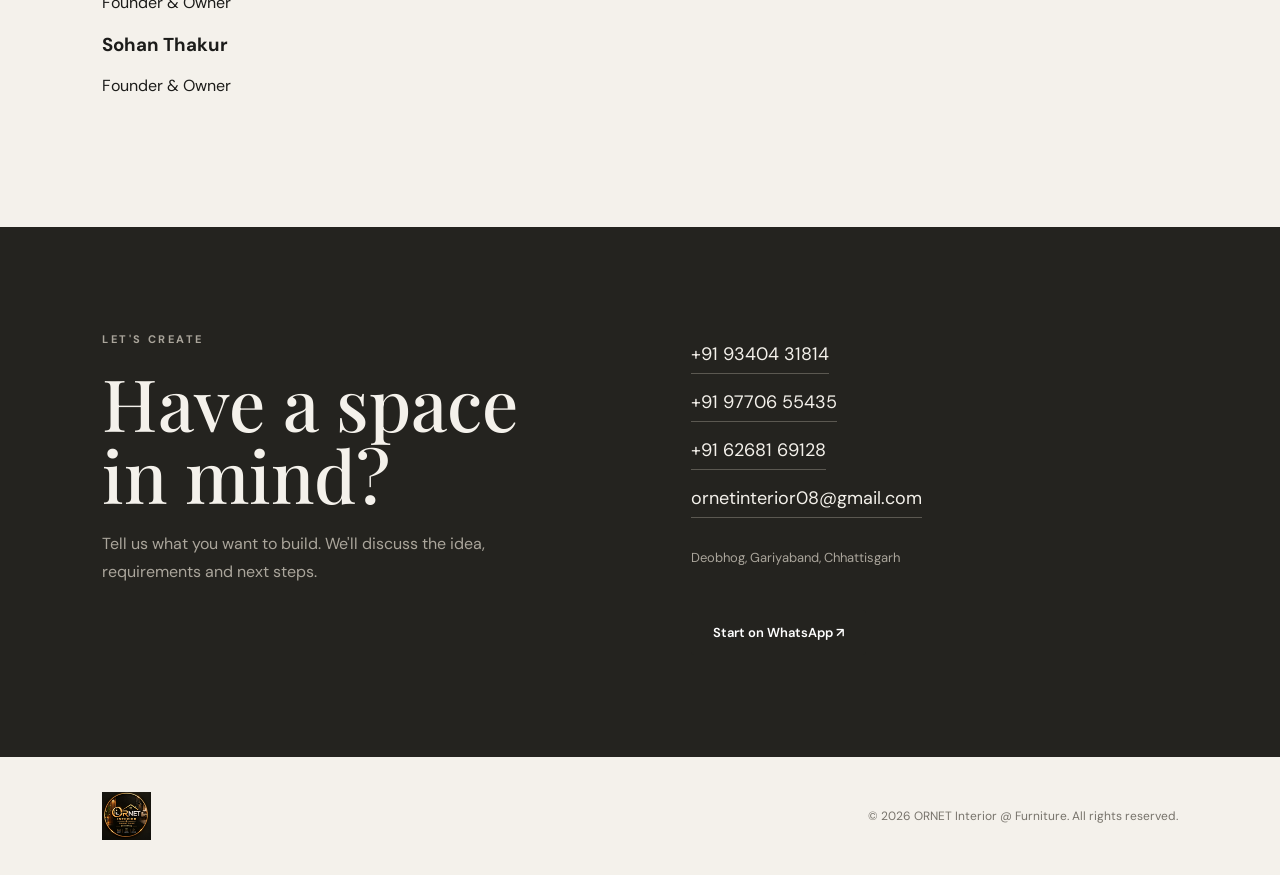
==== commit 080ce996: "Enhance design catalogue section with styles and buttons Added styles for catalogue buttons and upda" ====
--- a/index.html
+++ b/index.html
@@ -73,16 +73,43 @@
   <span>Signature Desk</span>
           </div>
 </section>
-<section id="design-catalog">
-  <h2>Our Interior Design Catalogue</h2>
-  <p>Explore our wardrobe and modular kitchen designs.</p>
+<style>
+.catalogue-btn {
+  display: inline-block;
+  background: #b8915b;
+  color: white;
+  padding: 14px 22px;
+  margin: 8px 5px;
+  border-radius: 8px;
+  text-decoration: none;
+  font-weight: bold;
+  box-shadow: 0 4px 10px #0003;
+  transition: 0.3s;
+}
 
-  <a href="wardrobe-kitchen-design.pdf" target="_blank">
-    View Design PDF
+.catalogue-btn:hover {
+  background: #252525;
+  color: white;
+  transform: translateY(-3px);
+}
+</style>
+
+<section id="design-catalogue" style="text-align:center; padding:25px 10px;">
+  <h2>Ornet Interior &amp; Furniture</h2>
+  <p>Explore Our Wardrobe Designs &amp; Interior Catalogue</p>
+
+  <a class="catalogue-btn"
+     href="./ornet_wardrobe_catalog_with_photos.pdf"
+     target="_blank">
+    📖 View Catalogue
   </a>
 
-  <a href="wardrobe-kitchen-design.pdf" download>
-    Download Catalogue
+  <a class="catalogue-btn"
+     href="./ornet_wardrobe_catalog_with_photos.pdf"
+     download>
+    ⬇ Download Catalogue
+  </a>
+</section>
   </a>
 </section>
 <section id="about" class="about section">
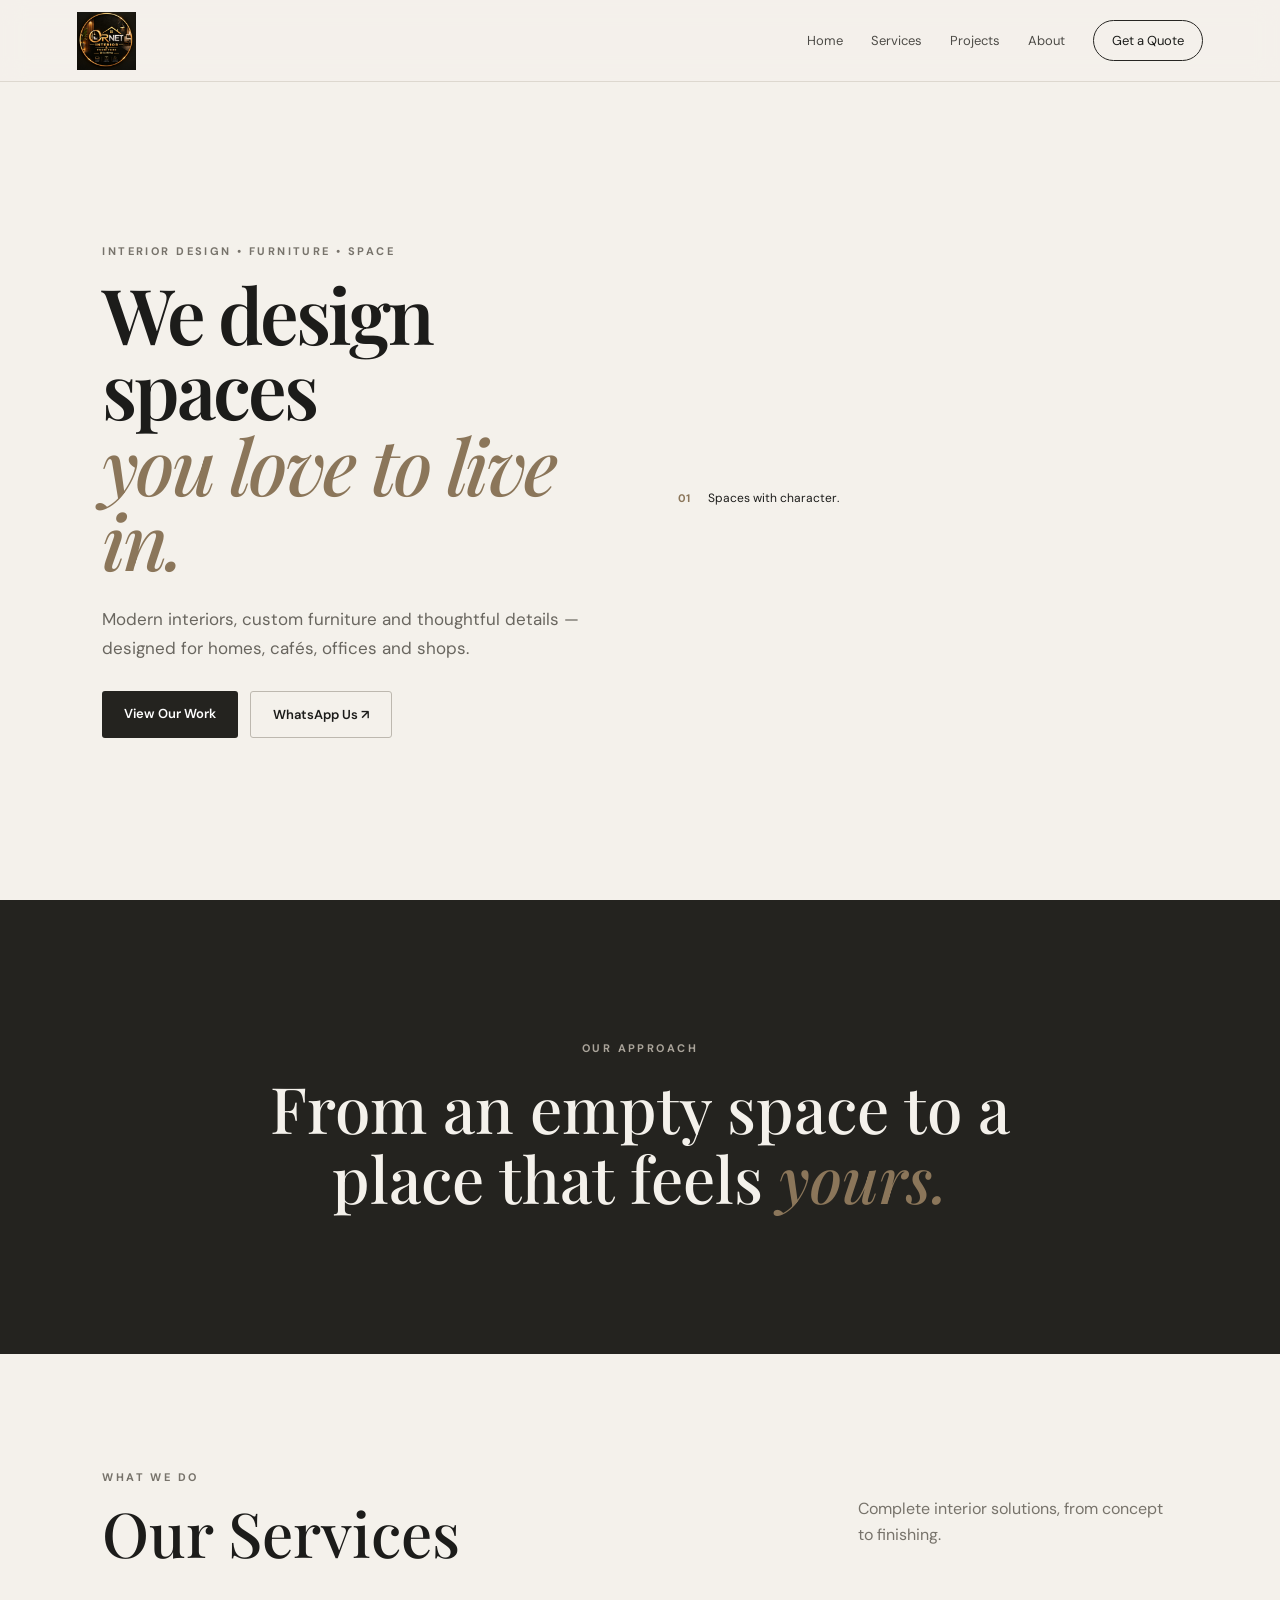
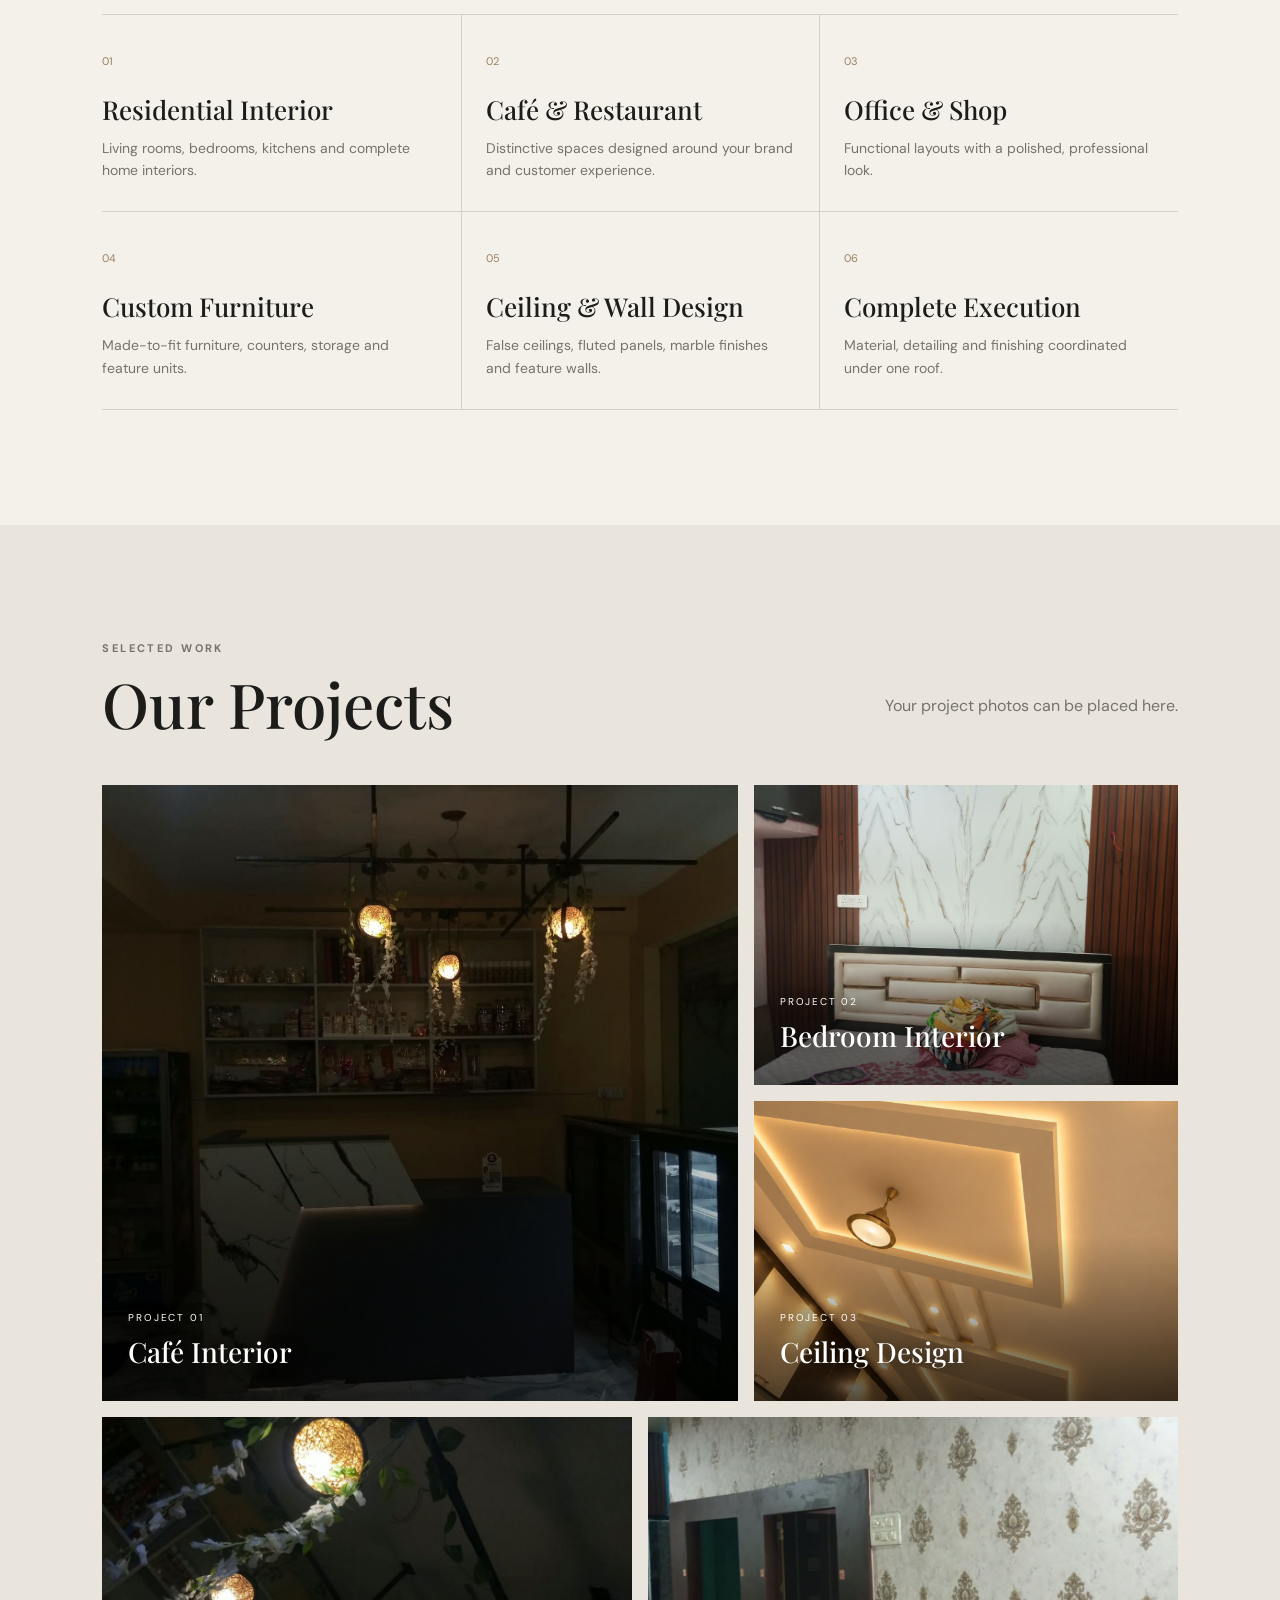
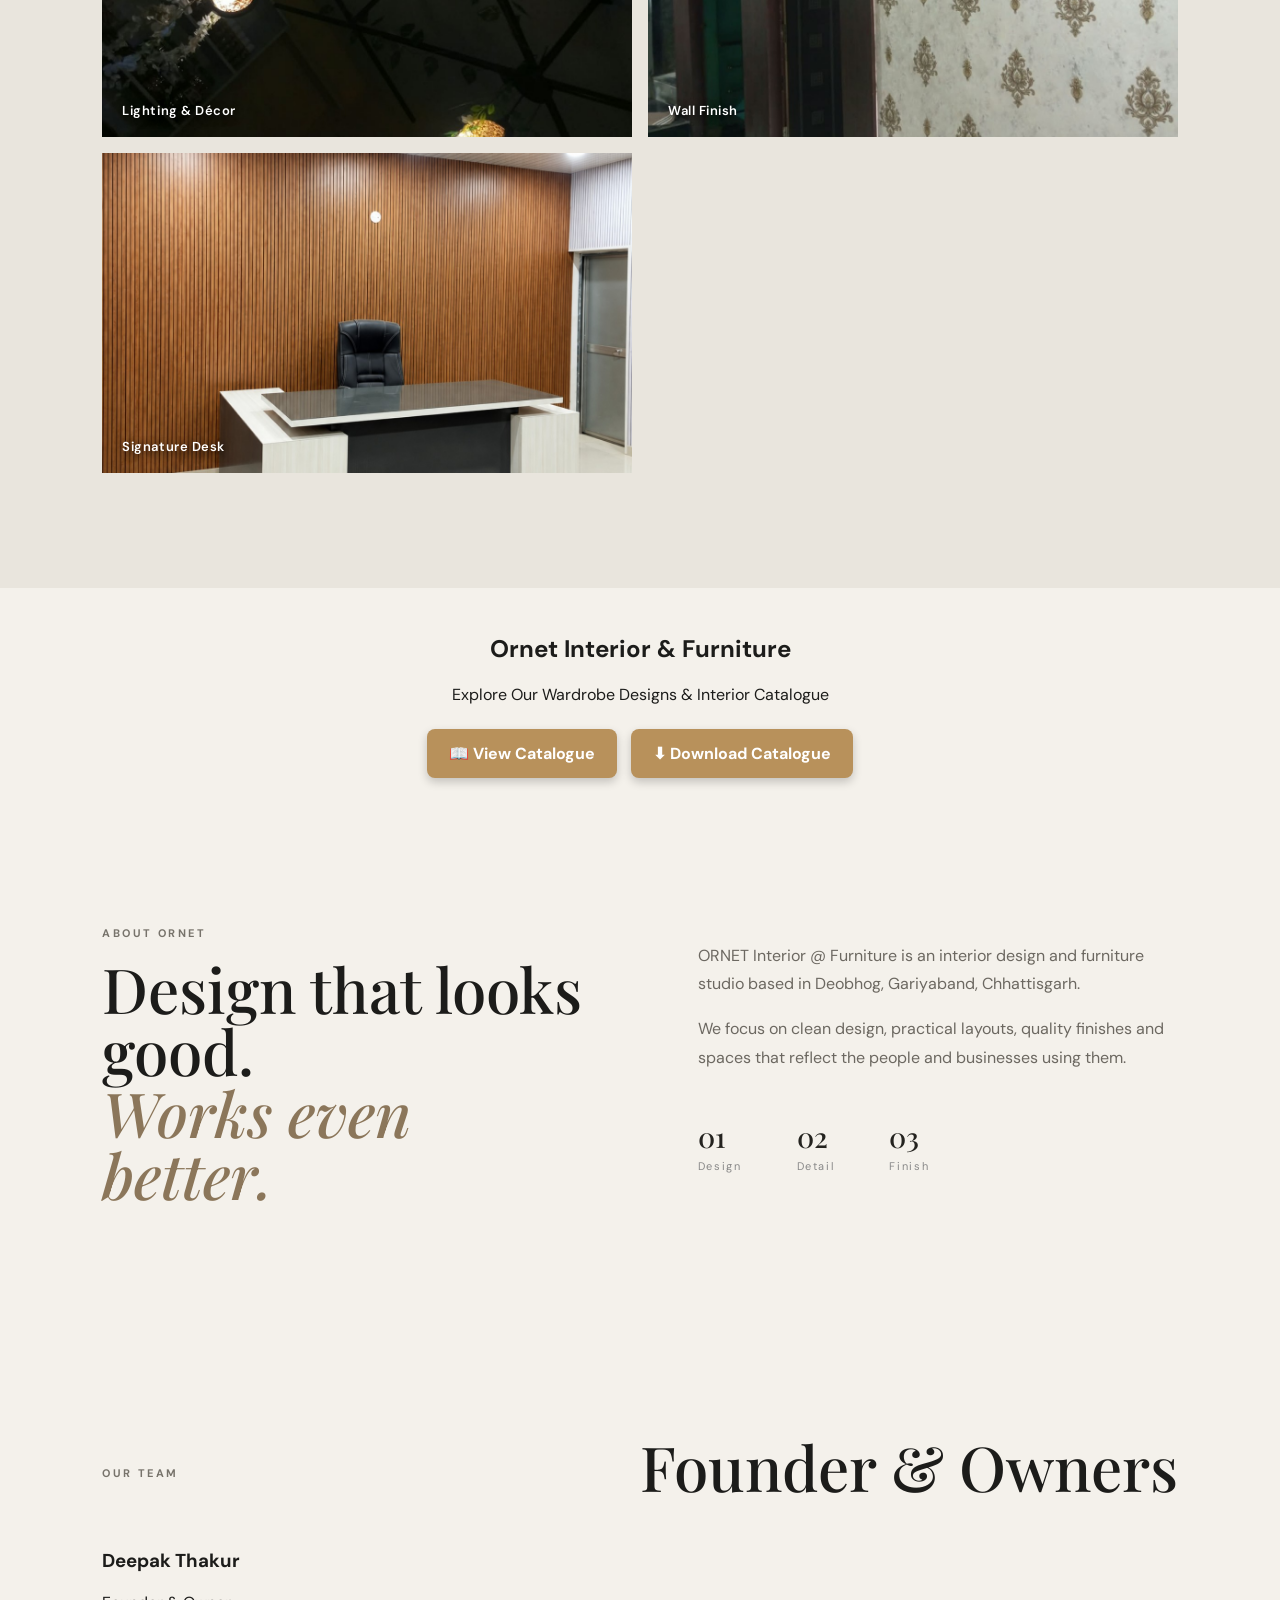
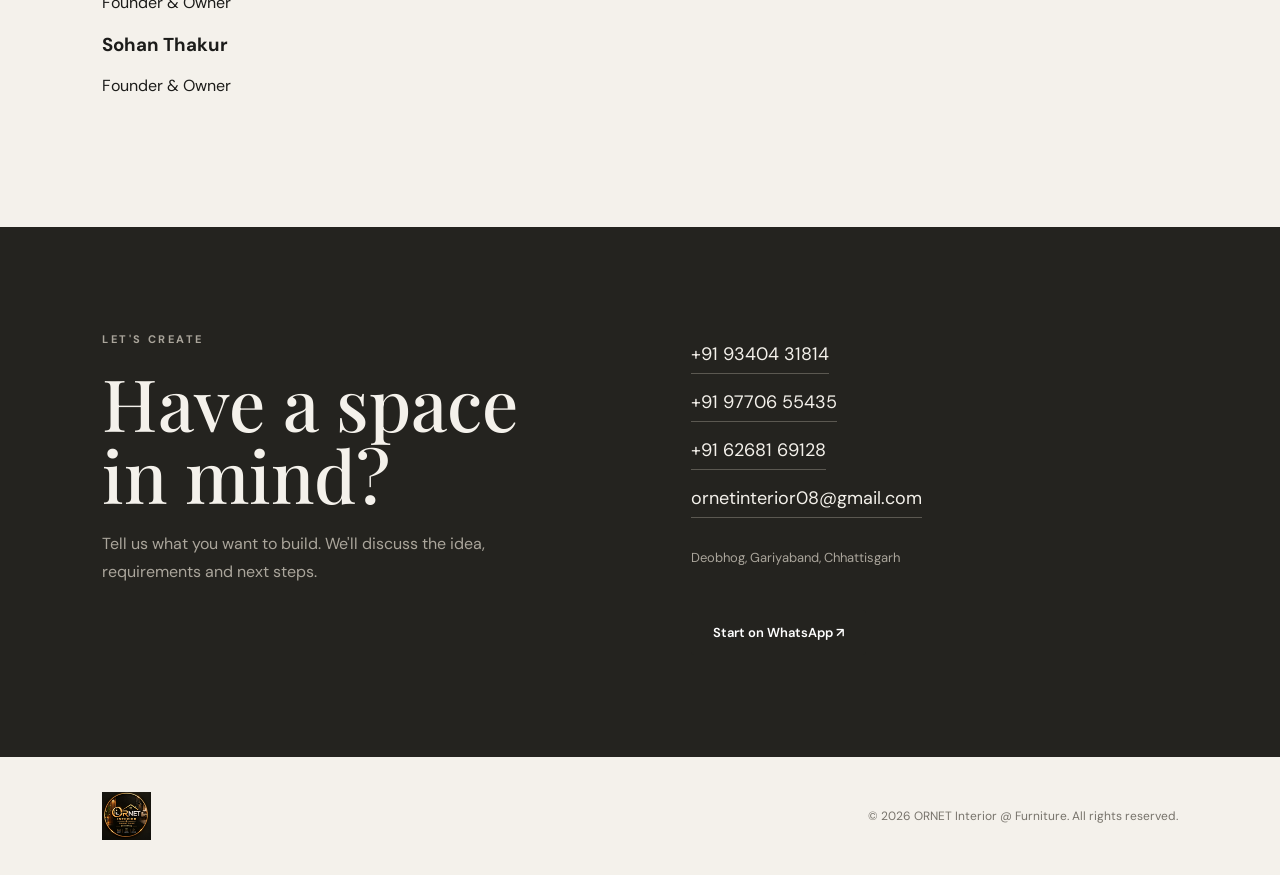
==== commit 42b0912b: "Remove hero card section from index.html Removed the hero card section from the index.html file." ====
--- a/index.html
+++ b/index.html
@@ -31,11 +31,7 @@
       <a class="btn primary" href="#projects">View Our Work</a>
       <a class="btn ghost" href="https://wa.me/919340431814?text=Hello%20ORNET%20Interior%20%26%20Furniture%2C%20I%20want%20to%20discuss%20an%20interior%20project." target="_blank">WhatsApp Us ↗</a>
     </div>
-  </div>
-  <div class="hero-card">
-    <div class="mock-room">
-      <div class="arch"></div><div class="sofa"></div><div class="table"></div>
-      <div class="plant"><i></i><i></i><i></i></div>
+
     </div>
     <div class="hero-label"><b>01</b><span>Spaces with character.</span></div>
   </div>
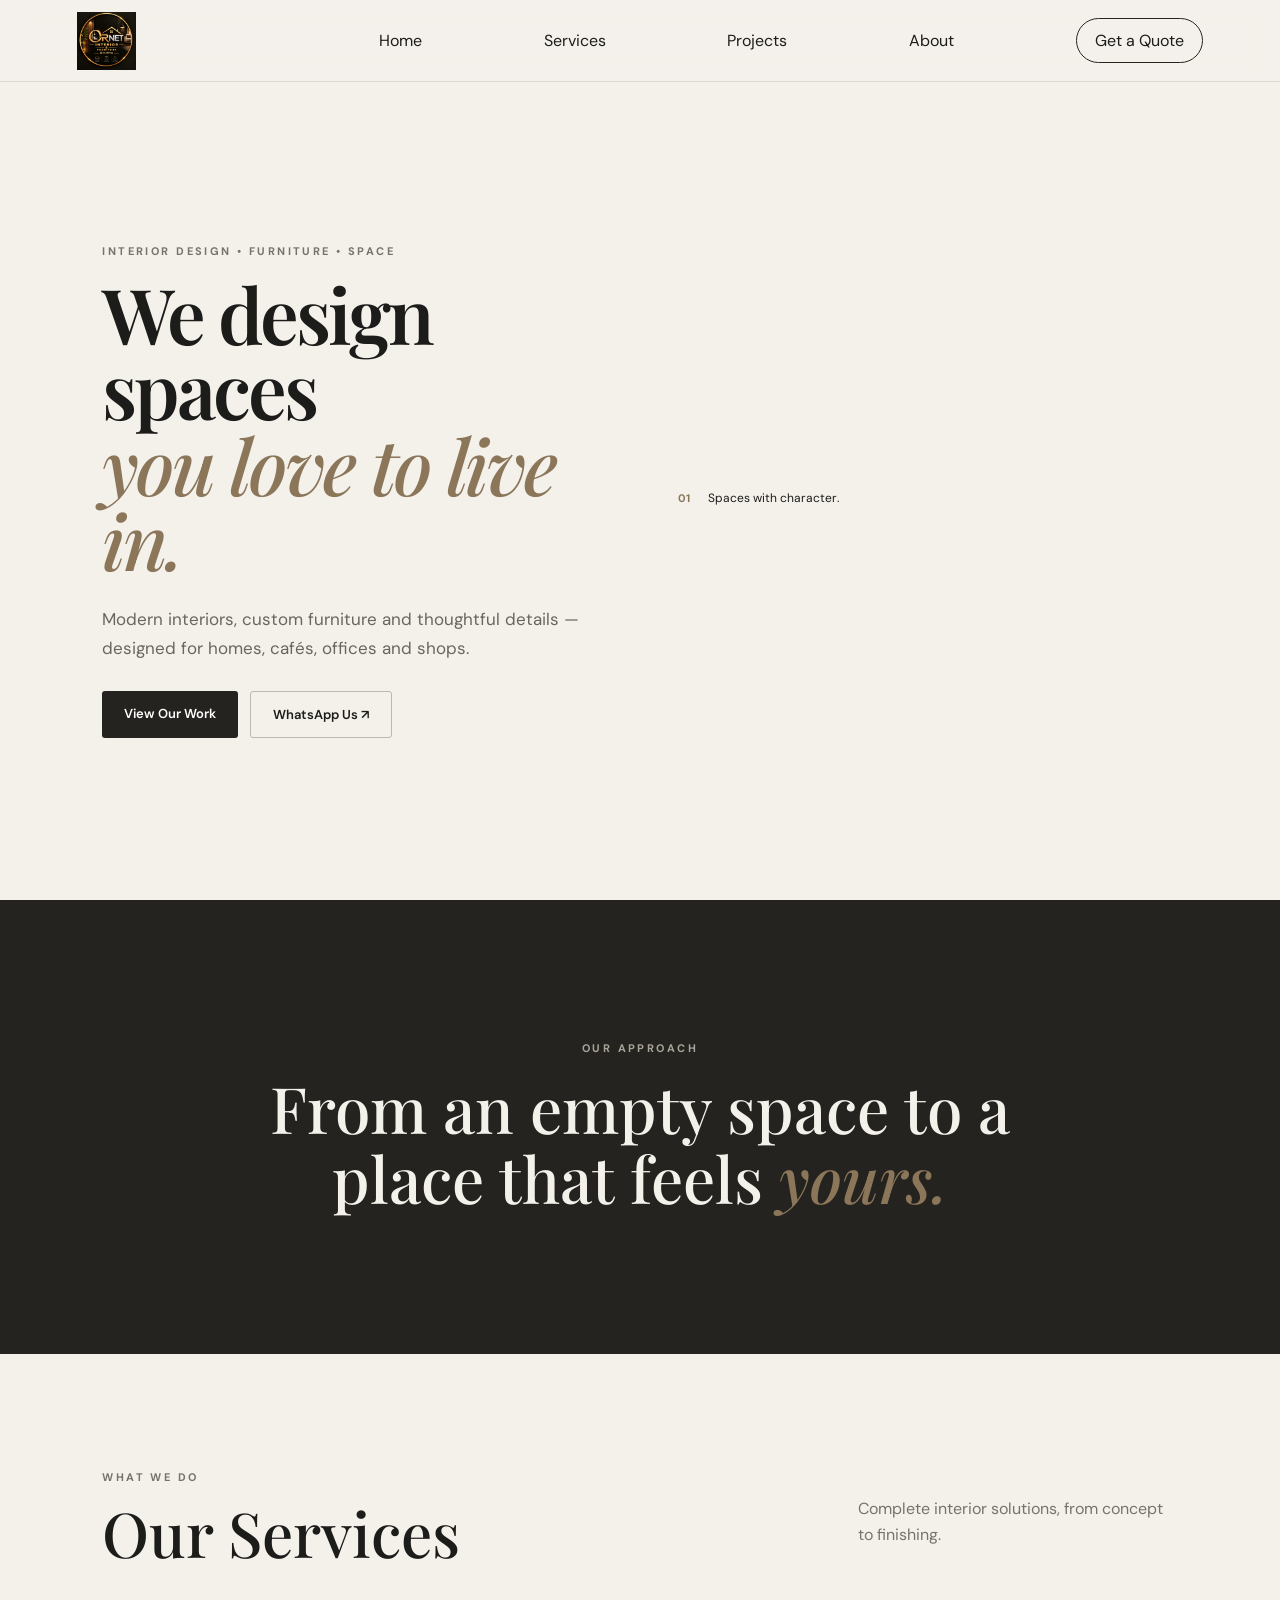
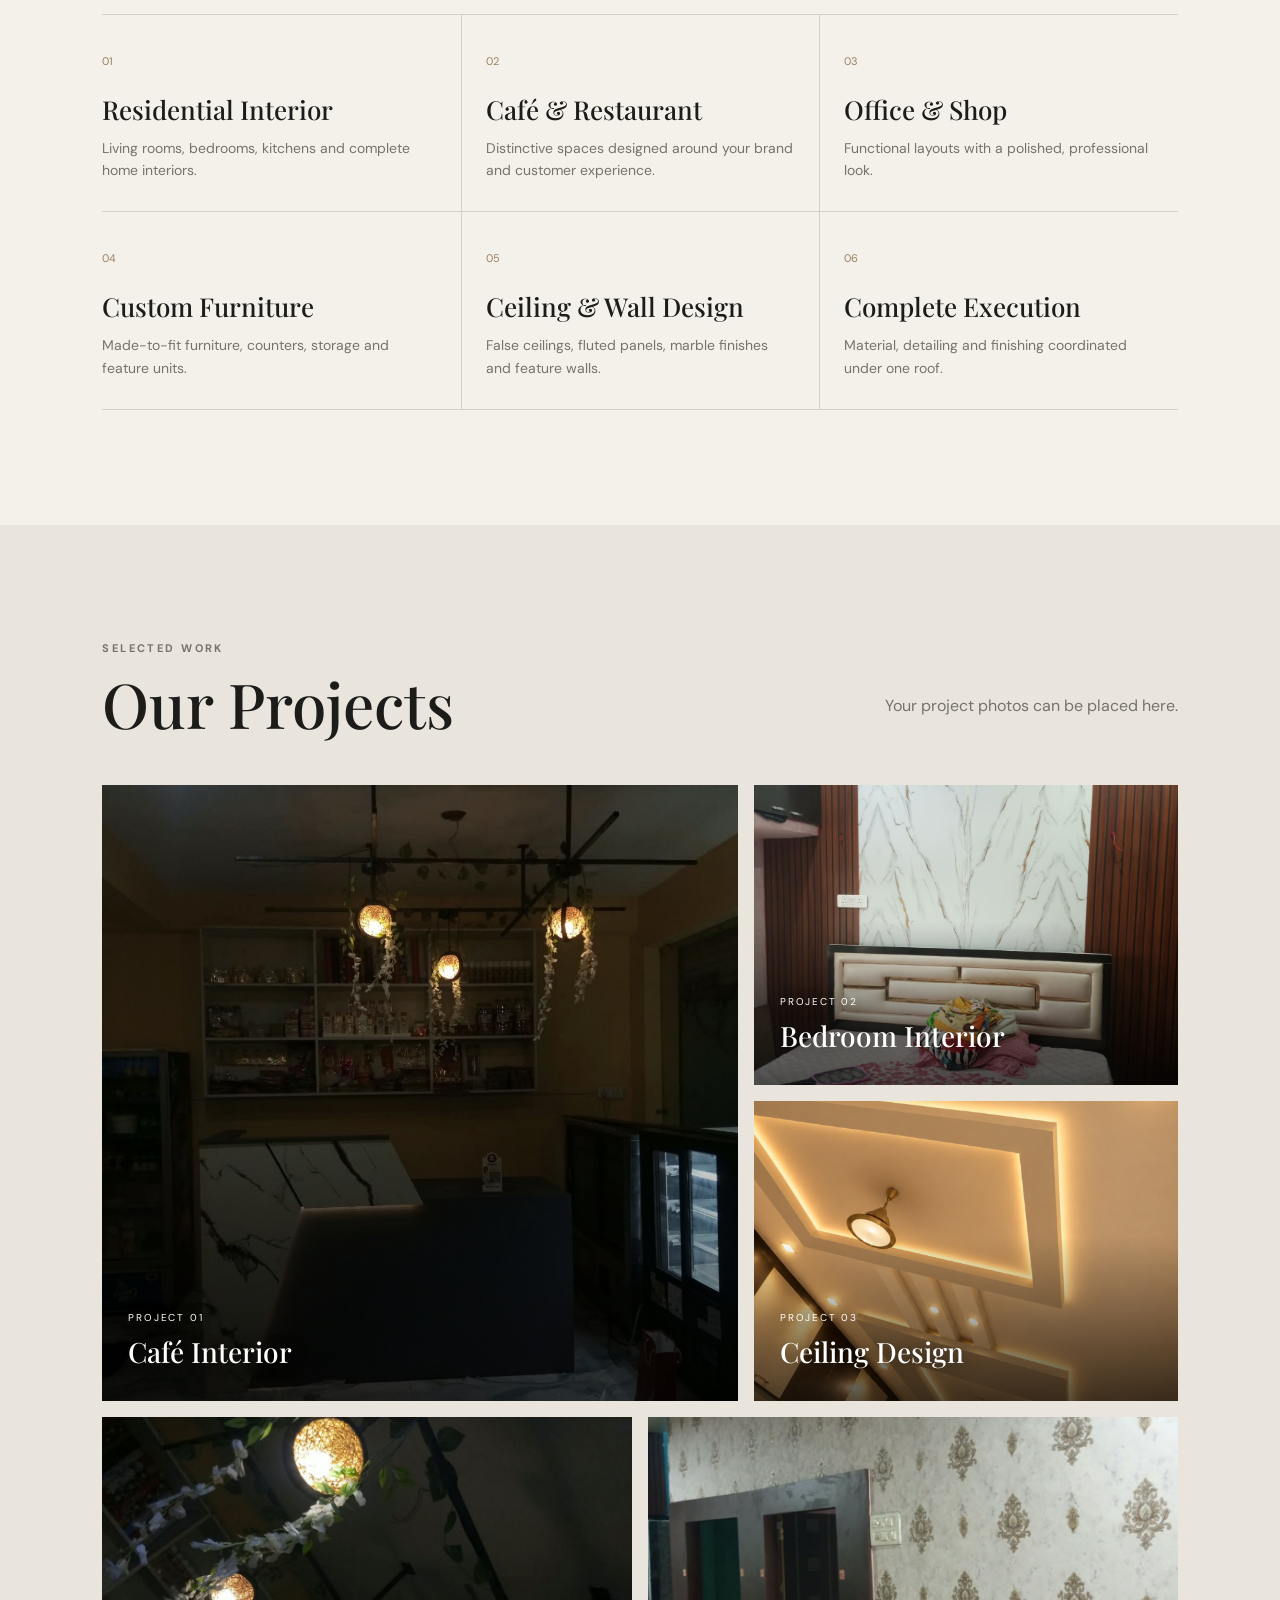
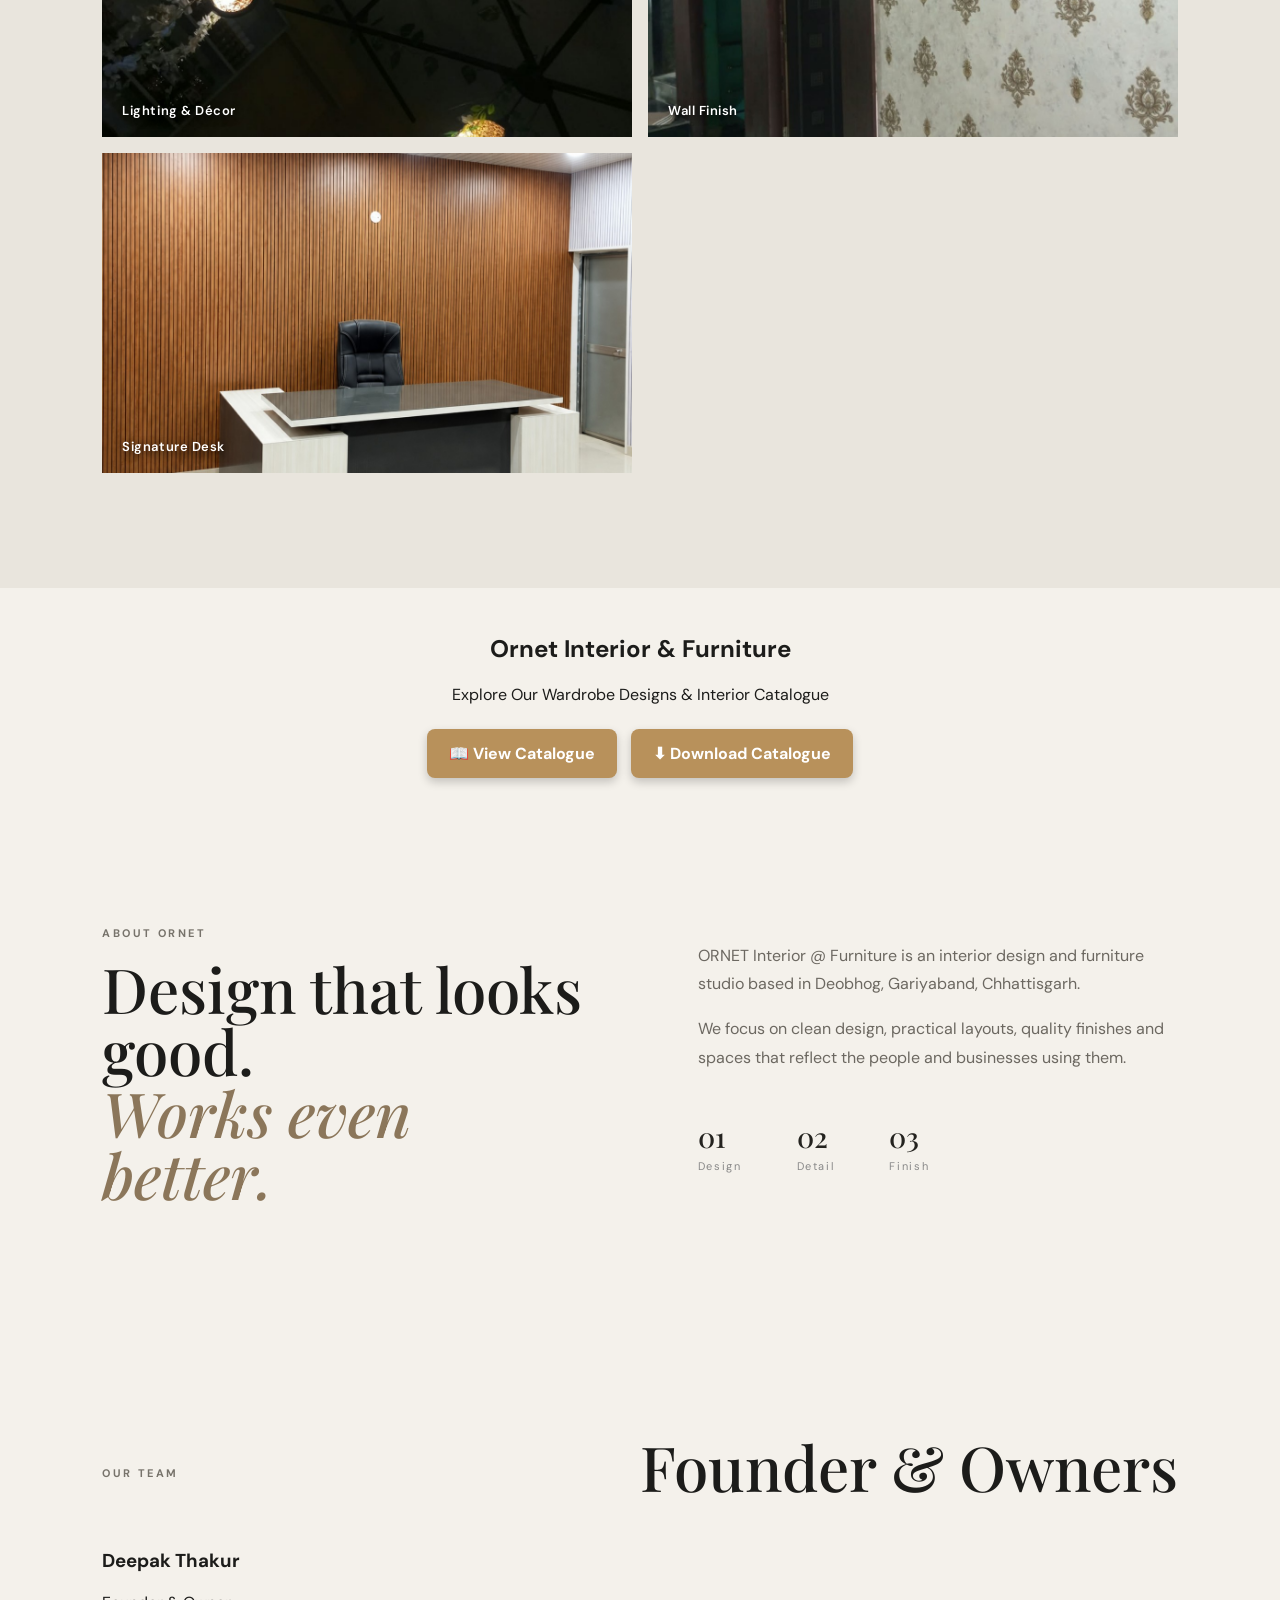
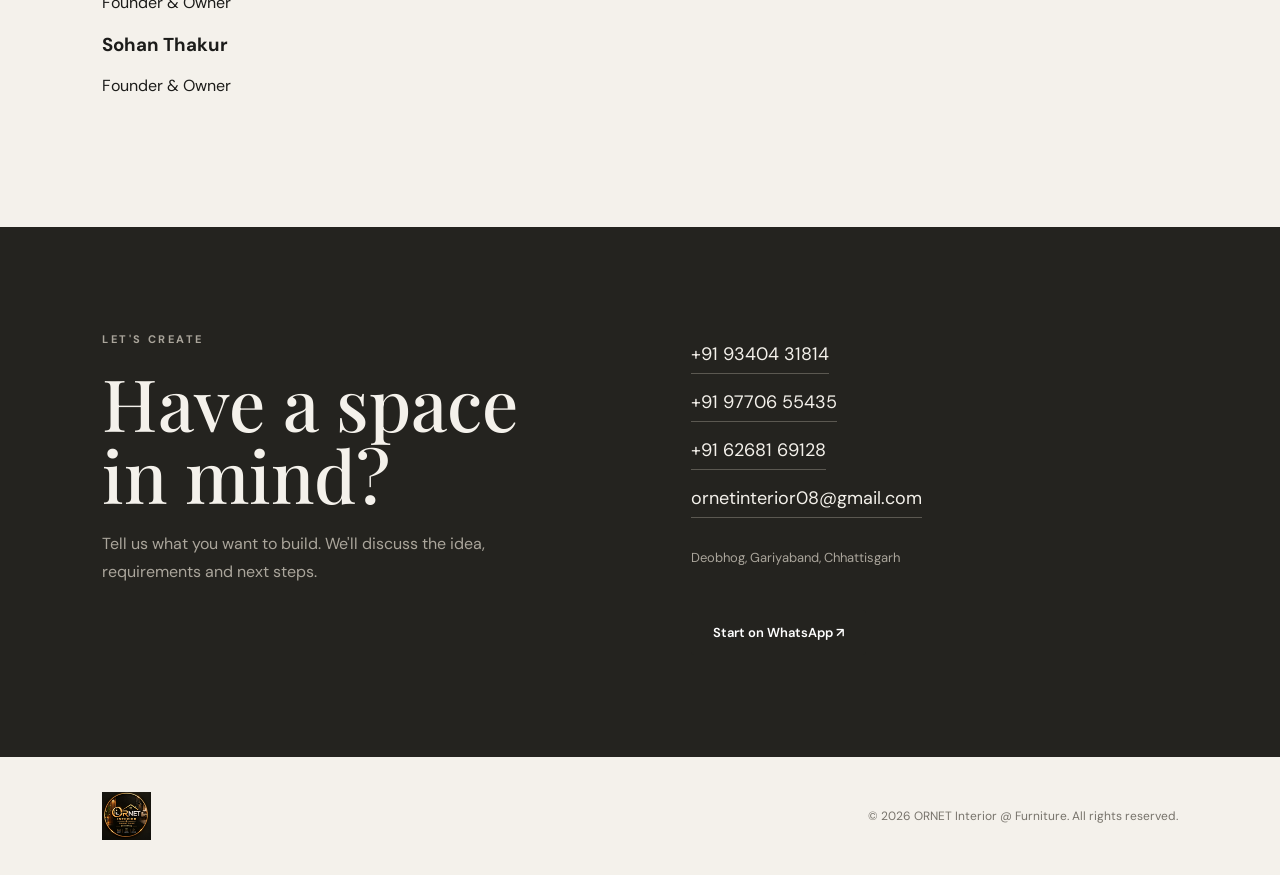
==== commit 8a4ea351: "Implement responsive navigation menu Added a responsive navigation menu with JavaScript functionalit" ====
--- a/index.html
+++ b/index.html
@@ -14,7 +14,18 @@
 <header class="nav">
   <a class="brand" href="#home" aria-label="ORNET Interior and Furniture home"><img src="ornet-logo.png" alt="ORNET Interior @ Furniture logo"></a>
   <button class="menu" aria-label="Open menu">☰</button>
-  <nav>
+  <nav id="ornet-menu">
+  <a href="#home">⌂ Home</a>
+  <a href="#services">✦ Our Services</a>
+  <a href="#projects">▦ Our Projects</a>
+  <a href="#about">ⓘ About Us</a>
+  <a href="#services">🍳 Modular Kitchen</a>
+  <a href="#services">🚪 Wardrobe Design</a>
+  <a href="#contact">🧮 Get an Estimate</a>
+  <a href="#contact" class="nav-cta">📋 Get a Quote</a>
+  <a href="https://wa.me/9340431814">☎ Contact on WhatsApp</a>
+</nav>
+    
     <a href="#home">Home</a><a href="#services">Services</a><a href="#projects">Projects</a>
     <a href="#about">About</a><a href="#contact" class="nav-cta">Get a Quote</a>
   </nav>
@@ -88,6 +99,48 @@
   color: white;
   transform: translateY(-3px);
 }
+
+#ornet-menu {
+  display: none;
+  flex-direction: column;
+  background: #ffffff;
+  border: 1px solid #b8915b;
+  border-radius: 10px;
+  padding: 8px;
+  box-shadow: 0 6px 20px #0002;
+}
+
+#ornet-menu.menu-open {
+  display: flex;
+}
+
+#ornet-menu a {
+  display: block;
+  padding: 12px 15px;
+  color: #222222;
+  text-decoration: none;
+  border-bottom: 1px solid #eeeeee;
+}
+
+#ornet-menu a:hover {
+  background: #f5eee4;
+}
+
+@media (max-width: 768px) {
+  header.nav {
+    position: relative;
+  }
+
+  #ornet-menu.menu-open {
+    position: absolute;
+    top: 100%;
+    left: 10px;
+    right: 10px;
+    z-index: 9999;
+    max-height: 75vh;
+    overflow-y: auto;
+  }
+}
 </style>
 
 <section id="design-catalogue" style="text-align:center; padding:25px 10px;">
@@ -104,8 +157,6 @@
      href="./ornet_wardrobe_catalog_with_photos.pdf"
      download>
     ⬇ Download Catalogue
-  </a>
-</section>
   </a>
 </section>
 <section id="about" class="about section">
@@ -145,5 +196,31 @@
 
 <footer><a class="brand" href="#home"><img src="ornet-logo.png" alt="ORNET Interior @ Furniture logo"></a><p>© 2026 ORNET Interior @ Furniture. All rights reserved.</p></footer>
 <script src="script.js"></script>
+  
+<script>
+document.addEventListener("DOMContentLoaded", function () {
+  const button = document.querySelector("button.menu");
+  const nav = document.getElementById("ornet-menu");
+
+  if (!button || !nav) return;
+
+  button.setAttribute("aria-expanded", "false");
+
+  button.addEventListener("click", function () {
+    const open = nav.classList.toggle("menu-open");
+    button.setAttribute("aria-expanded", String(open));
+    button.textContent = open ? "✕" : "☰";
+  });
+
+  nav.querySelectorAll("a").forEach(function (link) {
+    link.addEventListener("click", function () {
+      nav.classList.remove("menu-open");
+      button.setAttribute("aria-expanded", "false");
+      button.textContent = "☰";
+    });
+  });
+});
+</script>
+
 </body>
 </html>
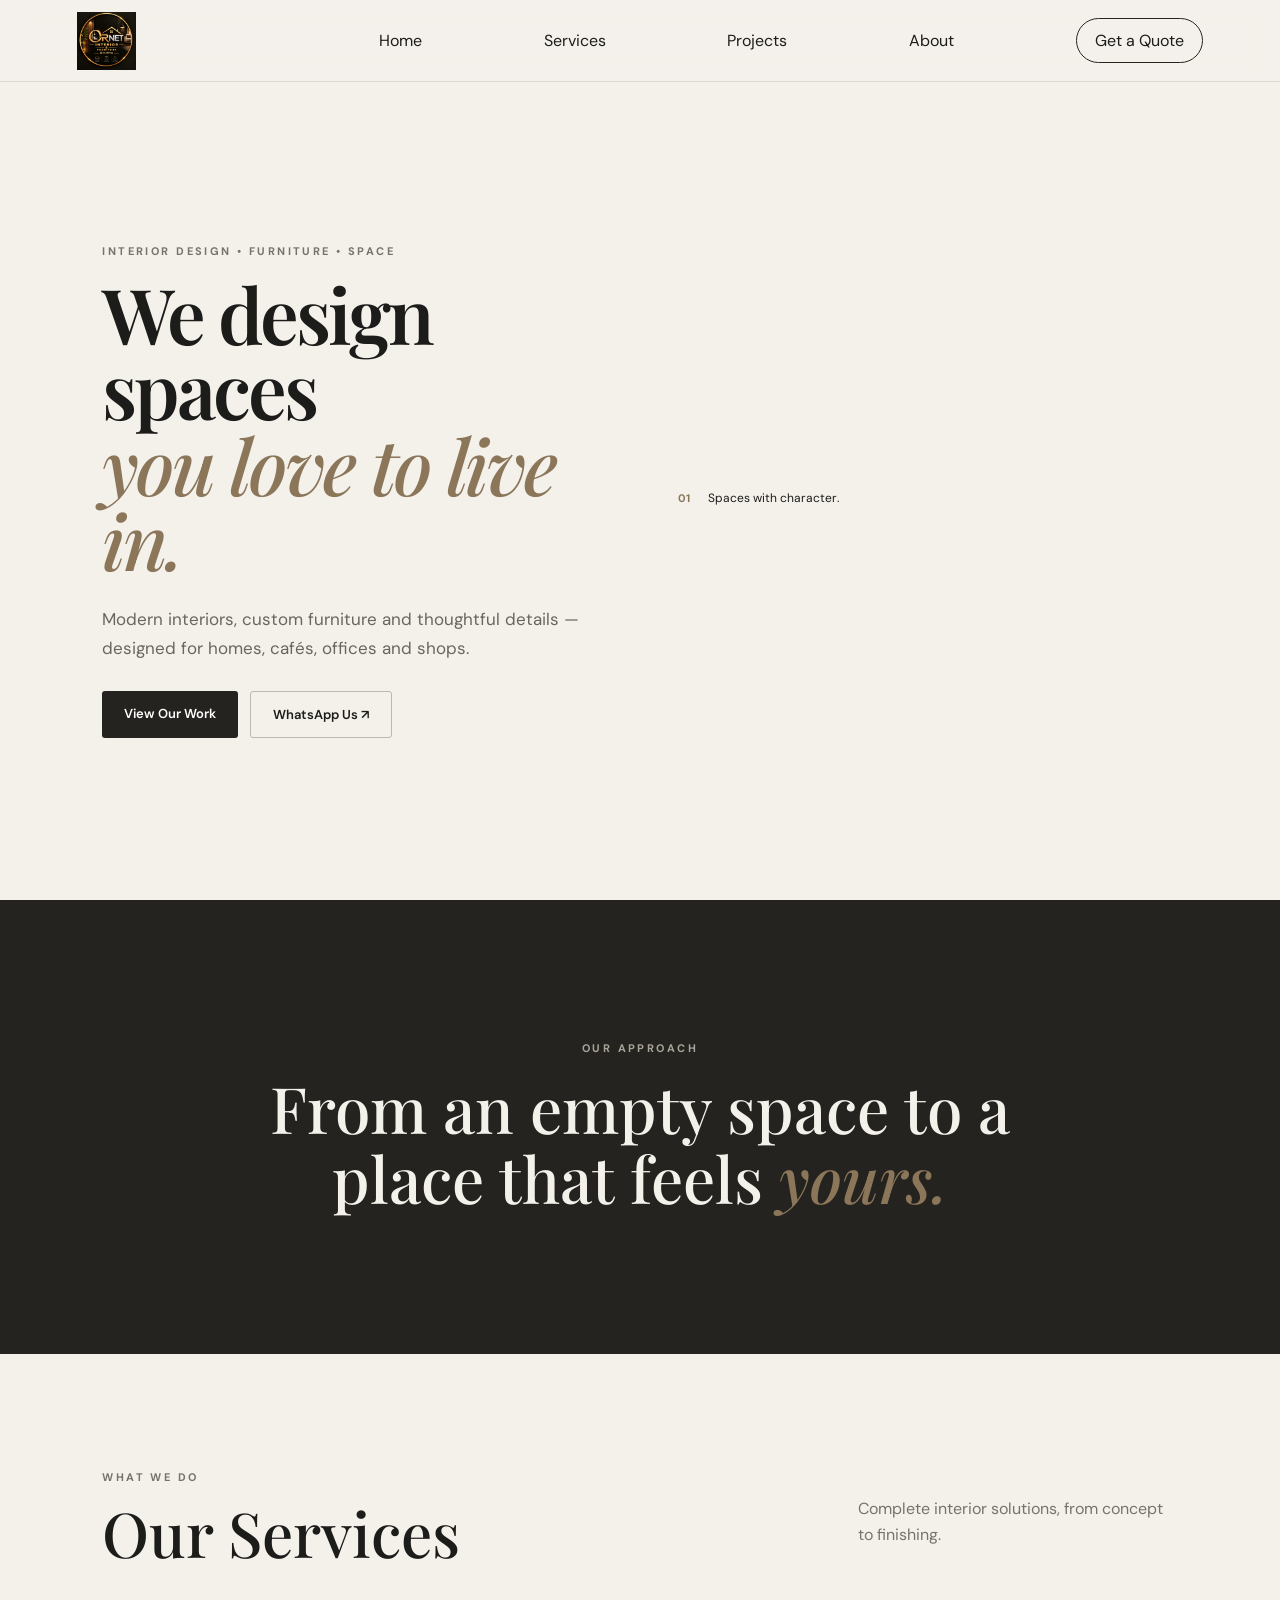
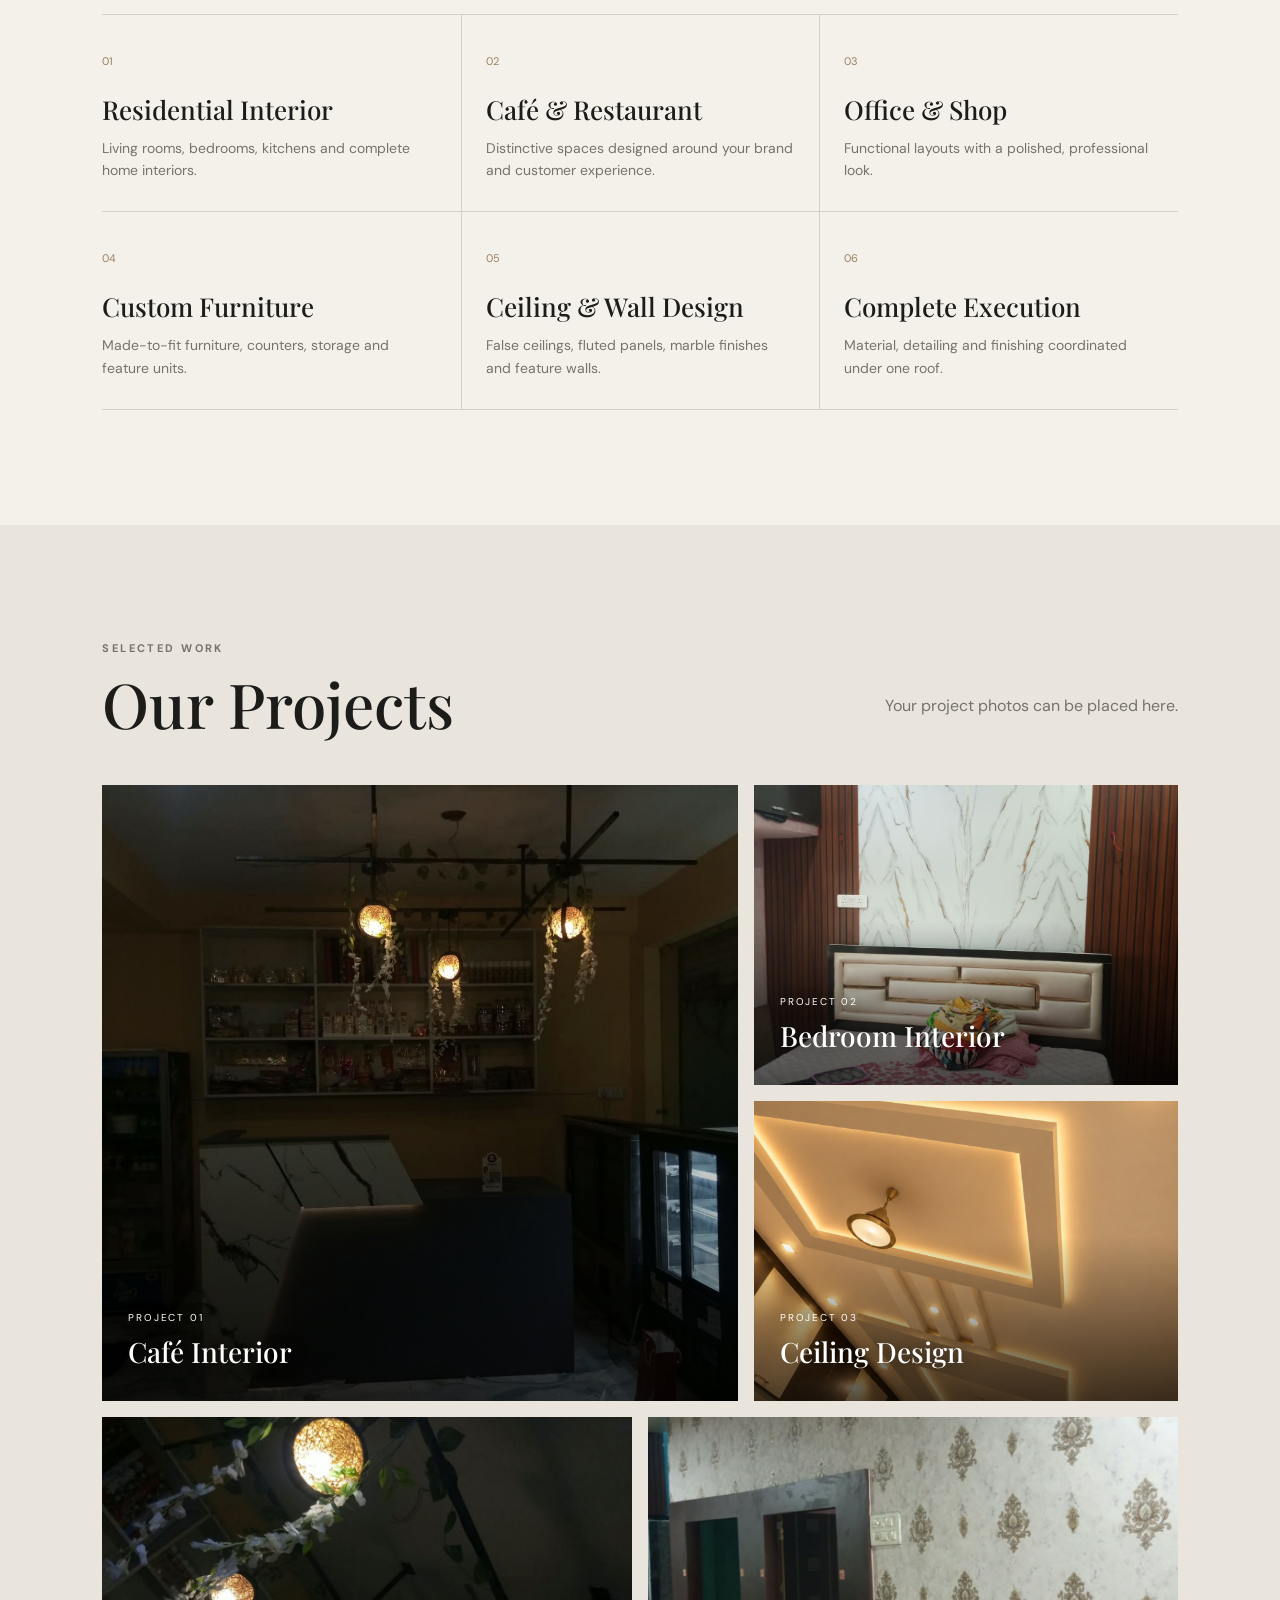
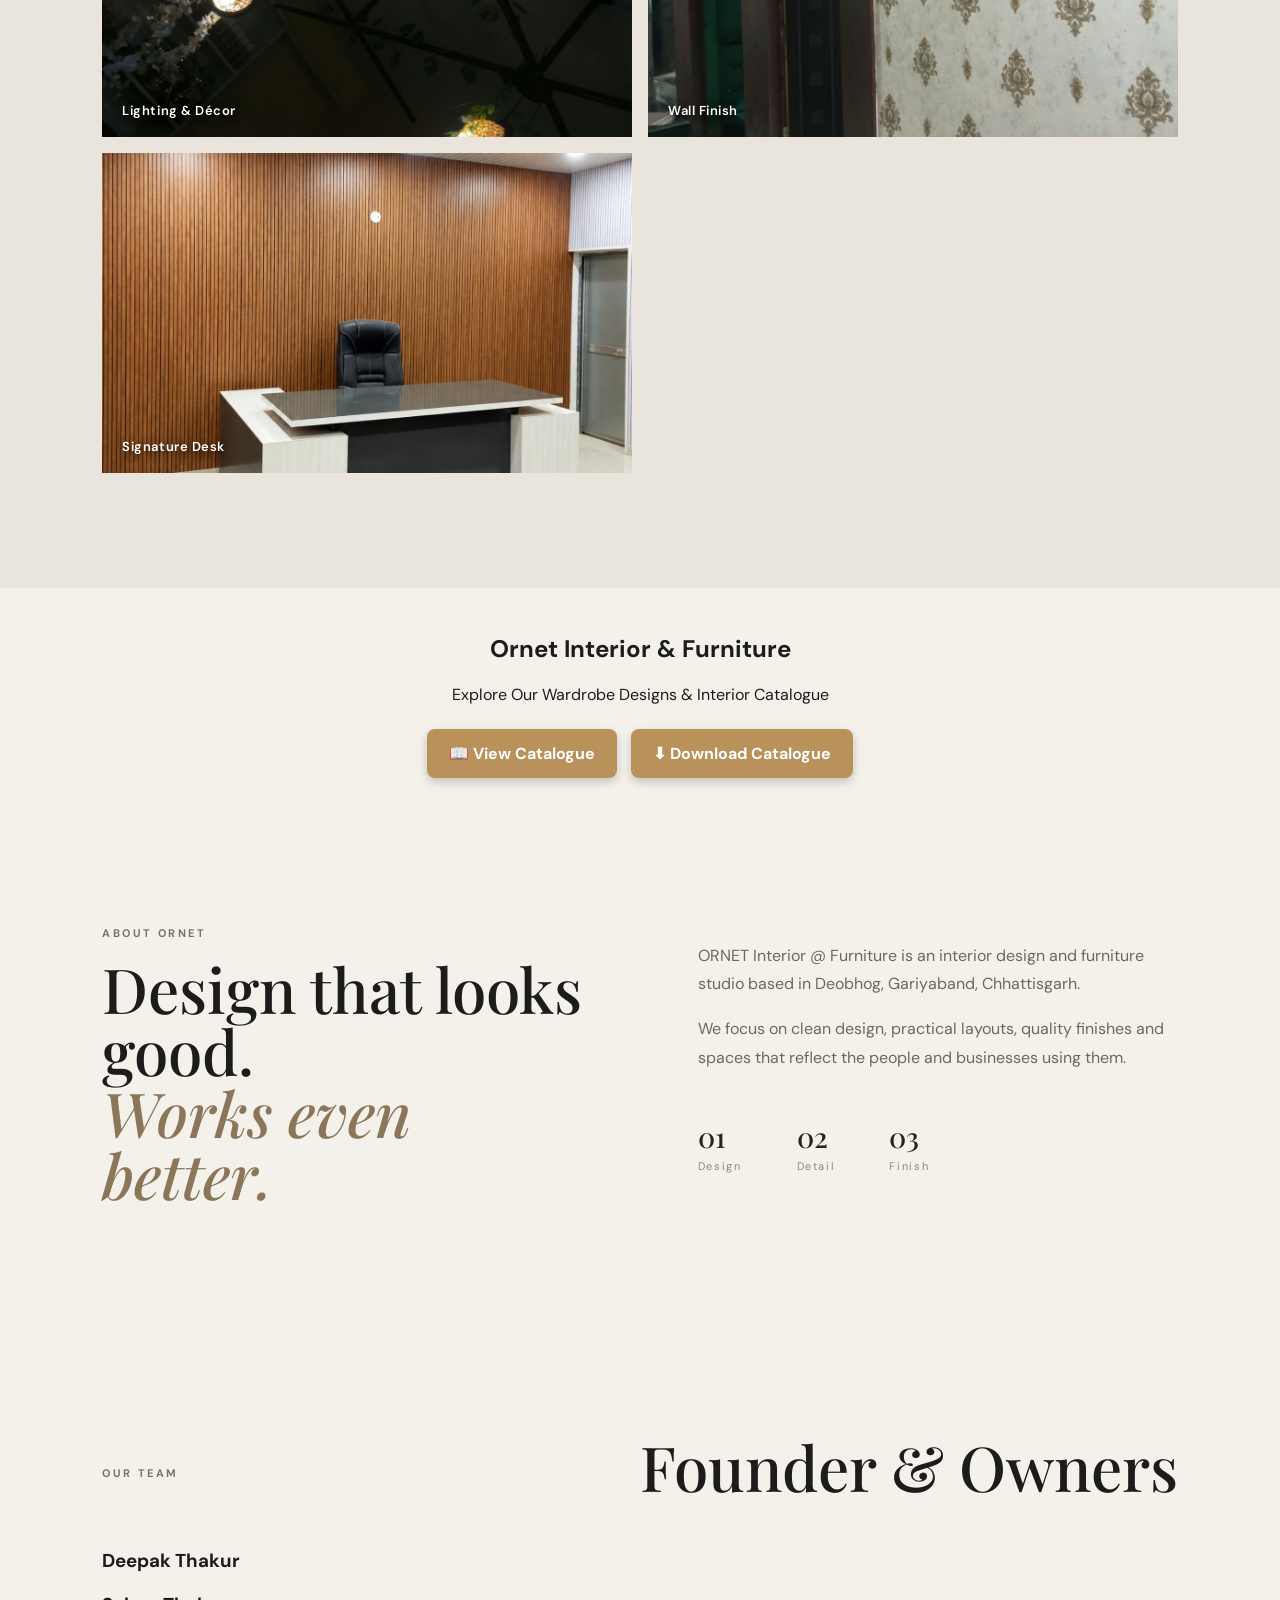
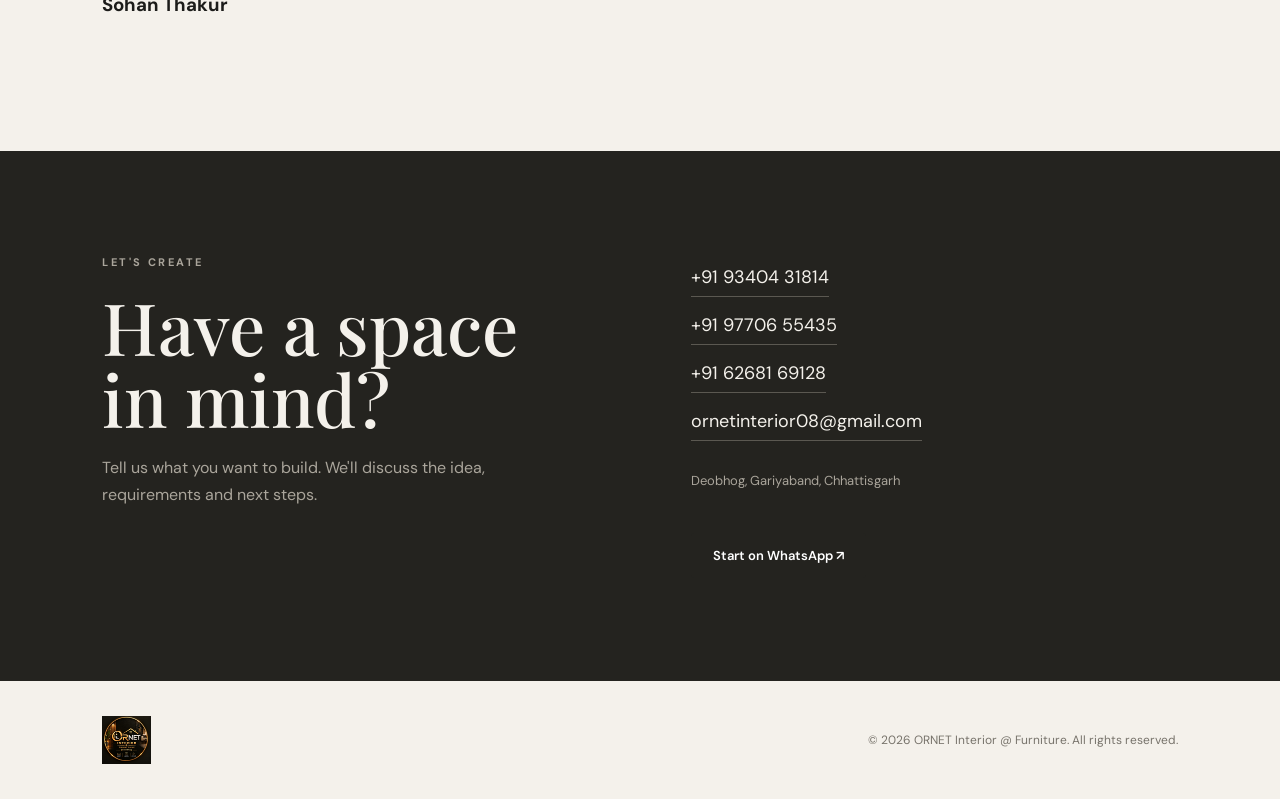
==== commit edba9cde: "Remove duplicate team member descriptions Removed duplicate team member descriptions from the team s" ====
--- a/index.html
+++ b/index.html
@@ -172,13 +172,10 @@
   <div class="team">
     <div class="team-card">
       <h3>Deepak Thakur</h3>
-      <p>Founder & Owner</p>
-    </div>
 
     <div class="team-card">
       <h3>Sohan Thakur</h3>
-      <p>Founder & Owner</p>
-    </div>
+    
   </div>
 </section>
 <section id="contact" class="contact">
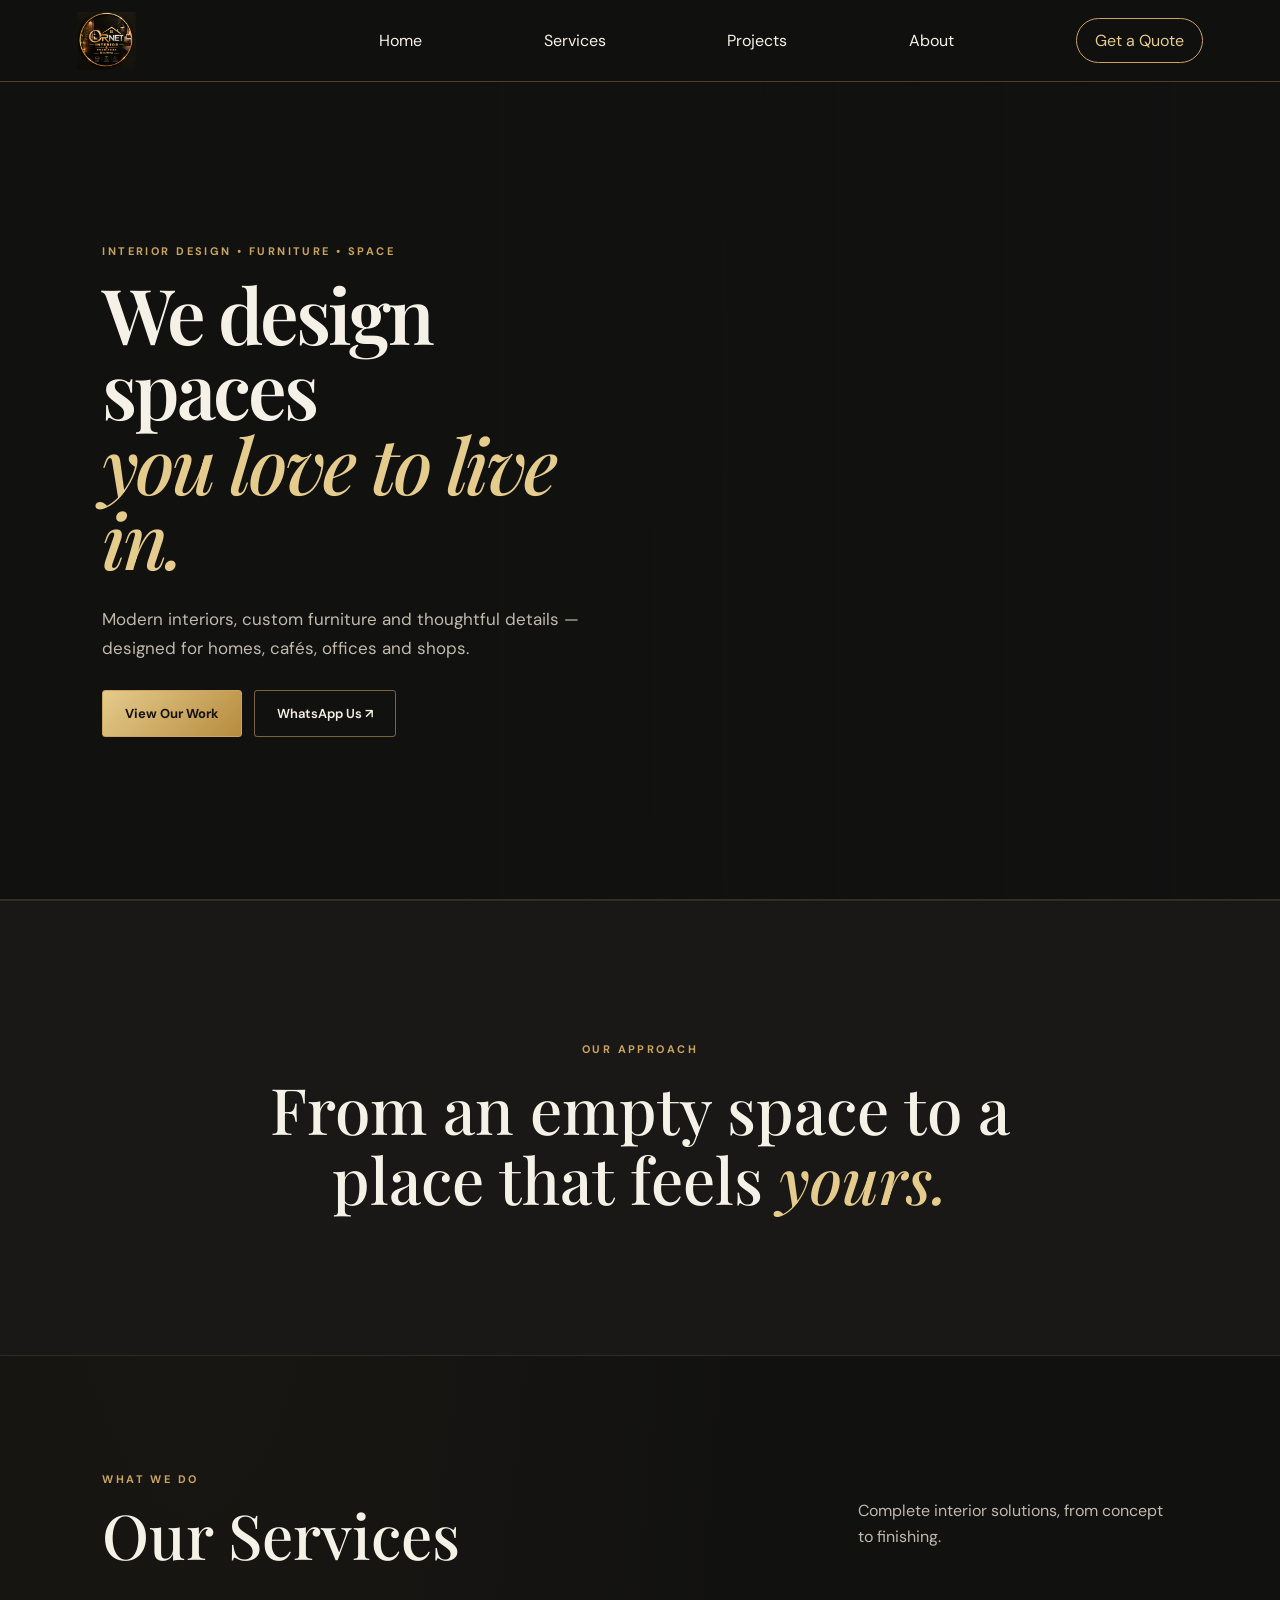
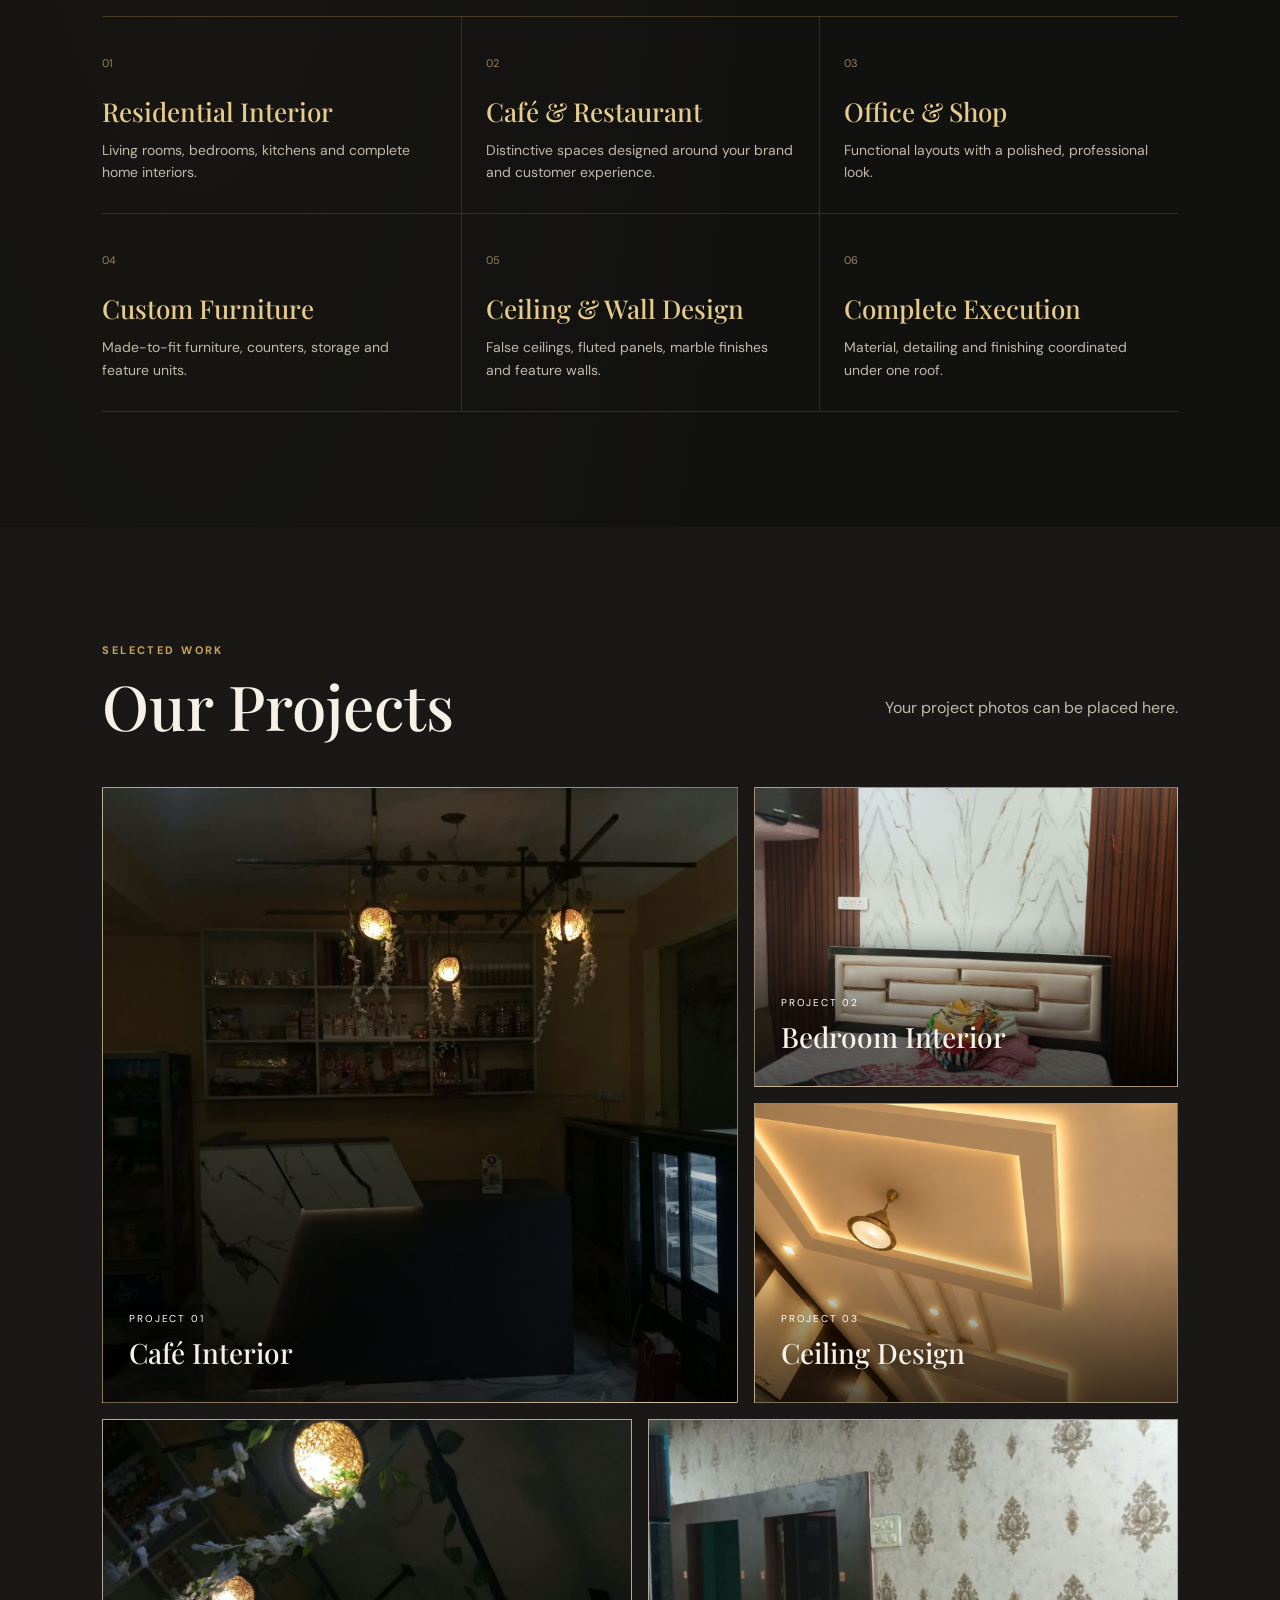
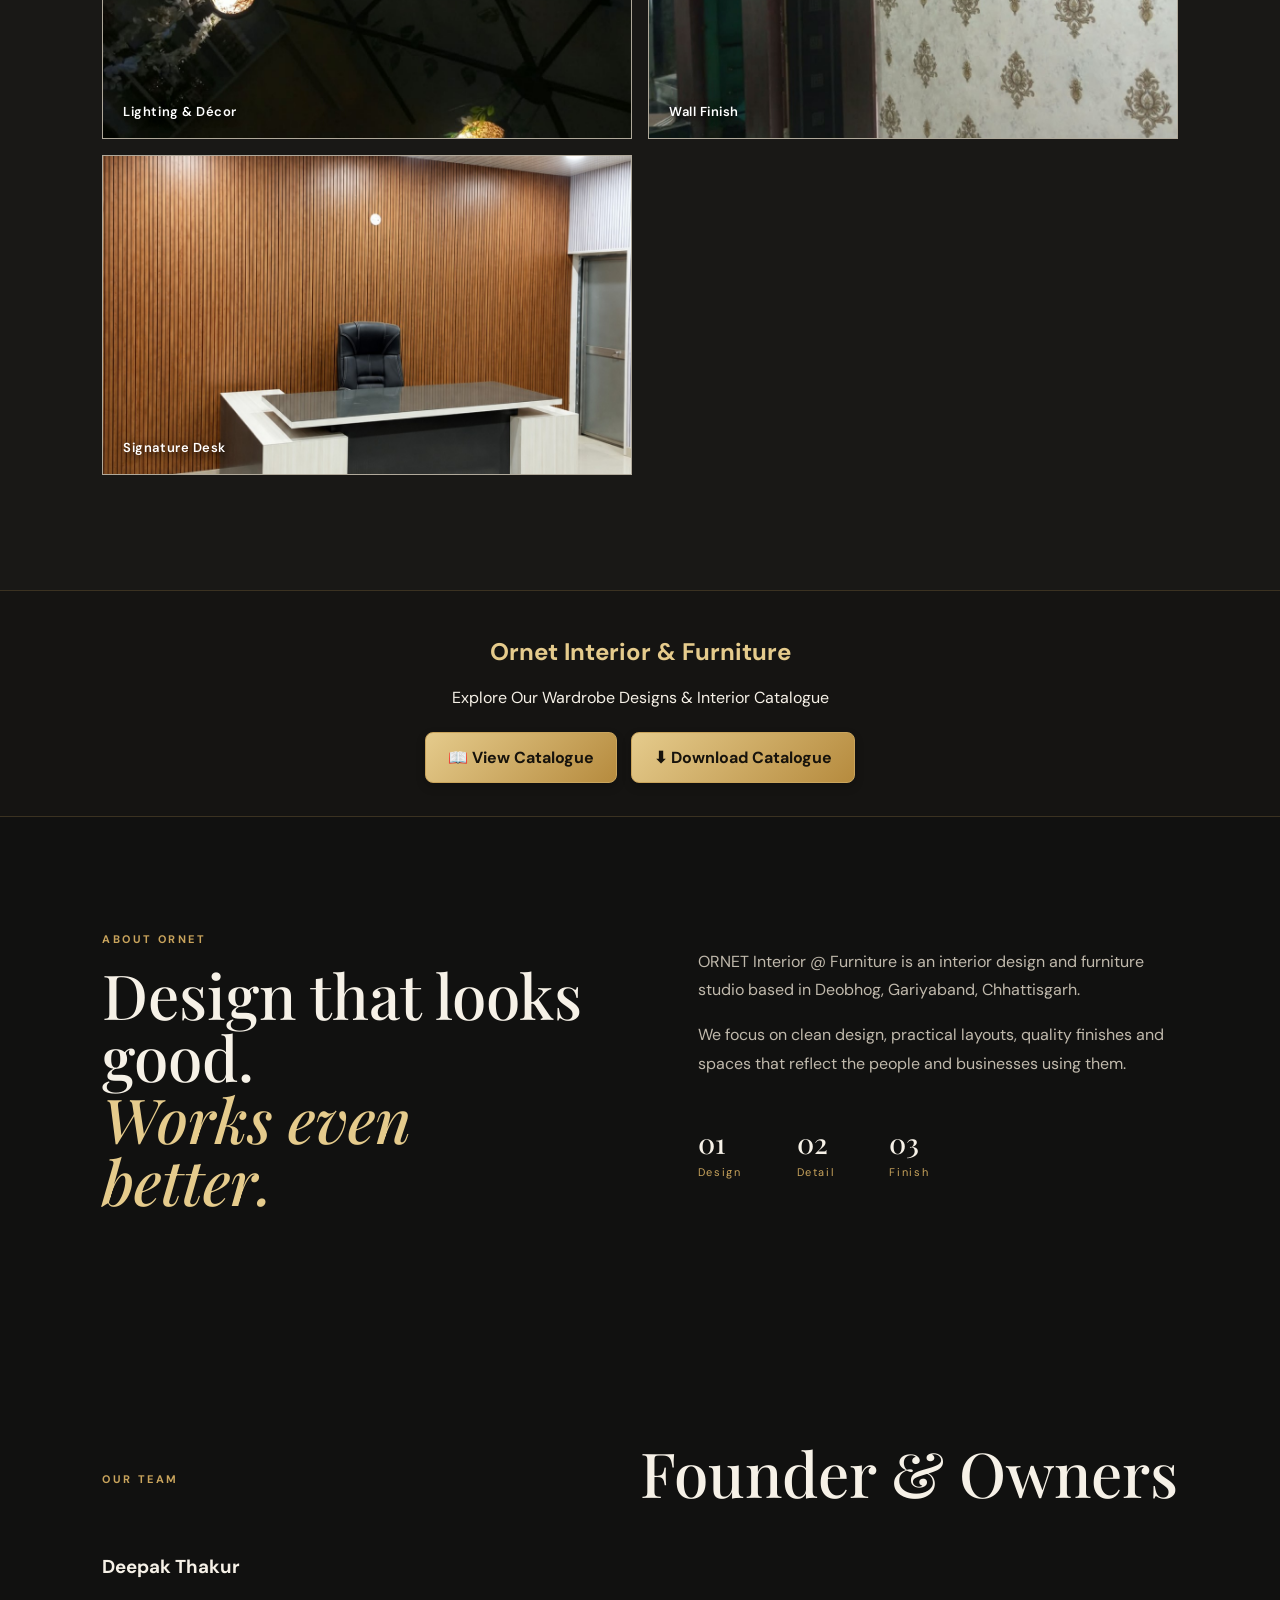
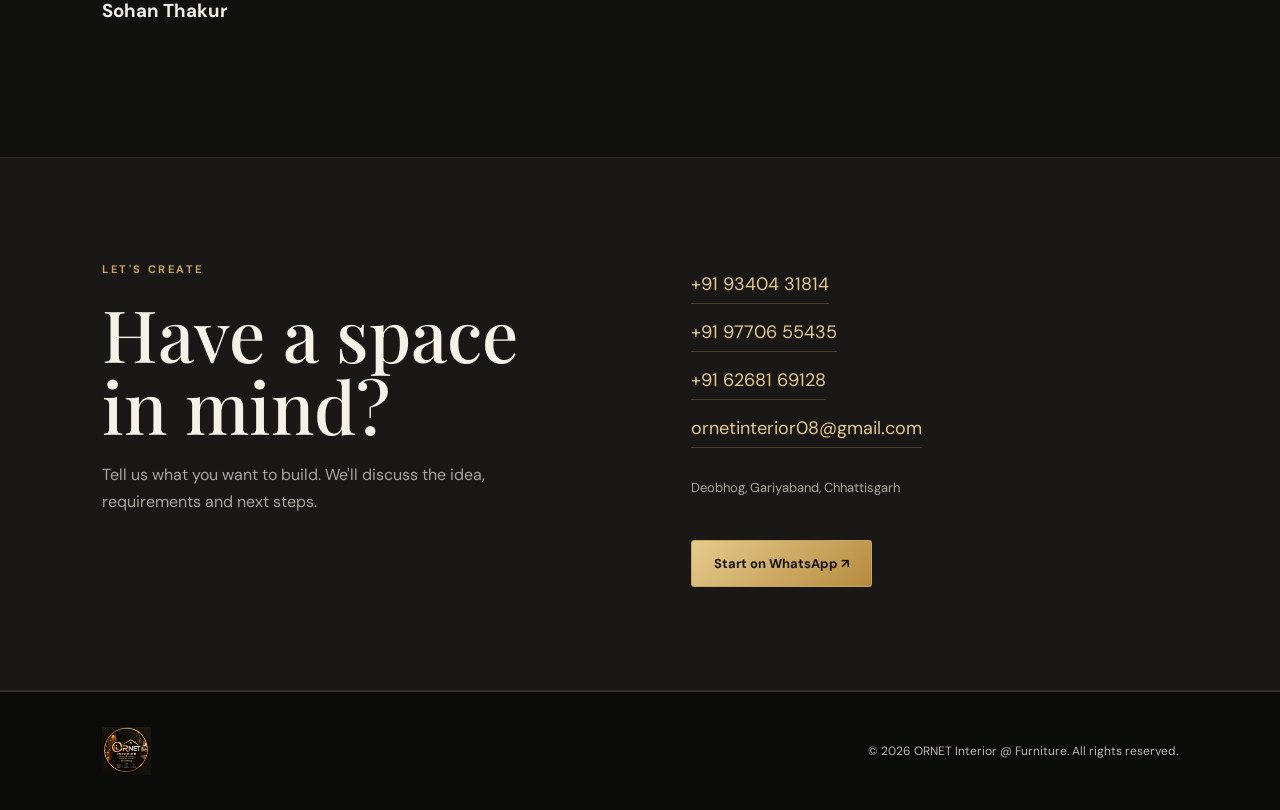
==== commit 3c374e3d: "Remove hero label from index.html Removed the hero label section from the index.html file." ====
--- a/index.html
+++ b/index.html
@@ -43,8 +43,7 @@
       <a class="btn ghost" href="https://wa.me/919340431814?text=Hello%20ORNET%20Interior%20%26%20Furniture%2C%20I%20want%20to%20discuss%20an%20interior%20project." target="_blank">WhatsApp Us ↗</a>
     </div>
 
-    </div>
-    <div class="hero-label"><b>01</b><span>Spaces with character.</span></div>
+  
   </div>
 </section>
 
--- a/style.css
+++ b/style.css
@@ -25,3 +25,257 @@
 .gallery-card:hover img{transform:scale(1.04)}
 .gallery-card span{position:absolute;bottom:18px;left:20px;color:#fff;font-size:13px;font-weight:600;letter-spacing:.04em;text-shadow:0 2px 10px #000}
 @media(max-width:800px){.project-gallery{grid-template-columns:1fr}.gallery-card{height:260px}}
+/* ===== ORNET BLACK & GOLD LUXURY THEME ===== */
+
+:root {
+  --ornet-black: #111110;
+  --ornet-dark: #191816;
+  --ornet-card: #201f1c;
+  --ornet-gold: #c9a45c;
+  --ornet-gold-light: #e5cb8c;
+  --ornet-text: #f6f1e7;
+  --ornet-muted: #c0b9ac;
+}
+
+html {
+  scroll-behavior: smooth;
+  background: var(--ornet-black);
+}
+
+body {
+  background:
+    radial-gradient(
+      ellipse at 15% 12%,
+      #c9a45c0b 0%,
+      transparent 40%
+    ),
+    var(--ornet-black) !important;
+  color: var(--ornet-text) !important;
+}
+
+/* Subtle gold accents throughout the website */
+section {
+  position: relative;
+  border-color: #c9a45c24;
+}
+
+.eyebrow {
+  color: var(--ornet-gold) !important;
+}
+
+h1, h2, h3 {
+  color: var(--ornet-text);
+}
+
+.hero h1 em,
+.statement em,
+.about em {
+  color: var(--ornet-gold-light) !important;
+}
+
+/* Sticky navigation */
+.nav {
+  background: #111110ed !important;
+  border-bottom: 1px solid #c9a45c55 !important;
+  backdrop-filter: blur(14px);
+}
+
+.nav nav a {
+  color: var(--ornet-text) !important;
+  transition: color .25s ease;
+}
+
+.nav nav a:hover {
+  color: var(--ornet-gold-light) !important;
+}
+
+.nav .nav-cta {
+  border-color: var(--ornet-gold) !important;
+  color: var(--ornet-gold-light) !important;
+}
+
+.menu {
+  color: var(--ornet-gold-light);
+}
+
+/* Homepage: premium interior photo */
+.hero {
+  position: relative;
+  isolation: isolate;
+  background:
+    linear-gradient(
+      90deg,
+      #111110 0%,
+      #111110 35%,
+      #111110e8 49%,
+      #11111075 70%,
+      #11111030 100%
+    ),
+    url("https://images.unsplash.com/photo-1600210492486-724fe5c67fb0?auto=format&fit=crop&w=2000&q=85")
+    center / cover no-repeat !important;
+  border-bottom: 1px solid #c9a45c35;
+}
+
+.hero .lead,
+.section-head > p {
+  color: var(--ornet-muted) !important;
+}
+
+.hero .hero-label {
+  color: #f6f1e7;
+  text-shadow: 0 2px 10px #000;
+}
+
+.hero-label b {
+  color: var(--ornet-gold-light) !important;
+}
+
+/* Gold luxury buttons */
+.btn.primary,
+.catalogue-btn {
+  background: linear-gradient(
+    135deg,
+    #e5cb8c,
+    #b68b3e
+  ) !important;
+  color: #17130c !important;
+  border: 1px solid var(--ornet-gold) !important;
+  font-weight: 700;
+  transition: transform .25s ease, box-shadow .25s ease;
+}
+
+.btn.primary:hover,
+.catalogue-btn:hover {
+  transform: translateY(-3px);
+  box-shadow: 0 8px 24px #c9a45c35;
+}
+
+.btn.ghost {
+  color: var(--ornet-text) !important;
+  border: 1px solid #c9a45c90 !important;
+}
+
+/* Statement section */
+.statement,
+.contact {
+  background: var(--ornet-dark) !important;
+  color: var(--ornet-text) !important;
+  border-top: 1px solid #c9a45c24;
+  border-bottom: 1px solid #c9a45c24;
+}
+
+/* Services and information sections */
+.section,
+.about {
+  background: transparent;
+  color: var(--ornet-text);
+}
+
+.service-grid {
+  border-color: #c9a45c45 !important;
+}
+
+.service-grid article {
+  border-color: #c9a45c30 !important;
+  transition: background .25s ease;
+}
+
+.service-grid article:hover {
+  background: #c9a45c09;
+}
+
+.service-grid h3 {
+  color: var(--ornet-gold-light);
+}
+
+.service-grid p,
+.about > div:last-child {
+  color: var(--ornet-muted) !important;
+}
+
+.facts {
+  color: var(--ornet-text) !important;
+}
+
+.facts small {
+  color: var(--ornet-gold) !important;
+}
+
+/* Projects and gallery */
+.projects {
+  background: #191816 !important;
+}
+
+.project,
+.gallery-card {
+  border: 1px solid #c9a45c30;
+}
+
+.project img,
+.gallery-card img {
+  transition: transform .5s ease;
+}
+
+.project:hover img,
+.gallery-card:hover img {
+  transform: scale(1.035);
+}
+
+/* Catalogue area */
+#design-catalogue {
+  background: #151412 !important;
+  color: var(--ornet-text);
+  border-top: 1px solid #c9a45c35;
+  border-bottom: 1px solid #c9a45c35;
+}
+
+#design-catalogue h2 {
+  color: var(--ornet-gold-light);
+}
+
+/* Contact and footer */
+.contact h2 {
+  color: var(--ornet-text);
+}
+
+.contact-box a:not(.btn) {
+  color: var(--ornet-gold-light);
+  border-color: #c9a45c45 !important;
+}
+
+footer {
+  background: #0b0b0a;
+  color: var(--ornet-muted) !important;
+  border-top: 1px solid #c9a45c45;
+}
+
+/* Mobile menu */
+#ornet-menu {
+  background: #191816 !important;
+  border: 1px solid var(--ornet-gold) !important;
+}
+
+#ornet-menu a {
+  color: var(--ornet-text) !important;
+  border-bottom-color: #c9a45c25 !important;
+}
+
+#ornet-menu a:hover {
+  background: #c9a45c18 !important;
+}
+
+/* Mobile photo readability */
+@media (max-width: 800px) {
+  .hero {
+    background:
+      linear-gradient(
+        180deg,
+        #111110c9 0%,
+        #111110e8 58%,
+        #111110 100%
+      ),
+      url("https://images.unsplash.com/photo-1600210492486-724fe5c67fb0?auto=format&fit=crop&w=1000&q=80")
+      center / cover no-repeat !important;
+  }
+  }
+  
